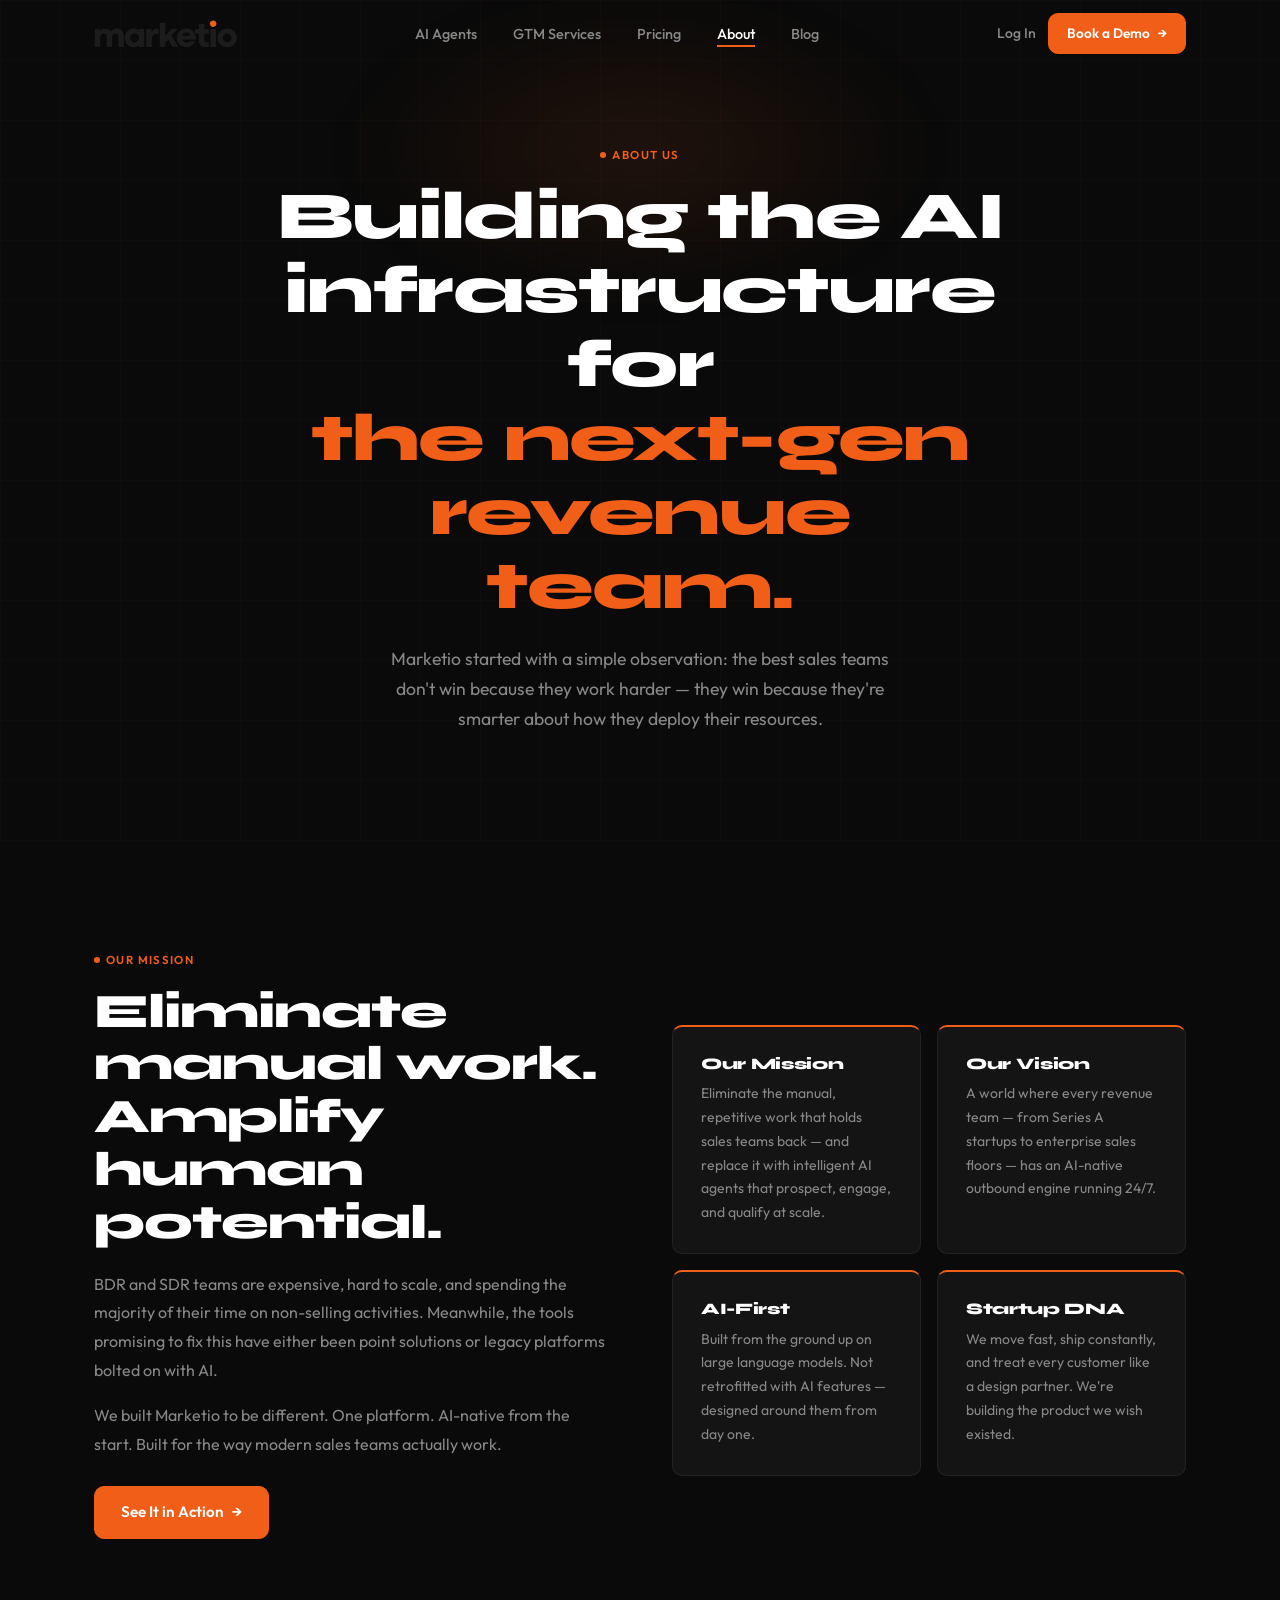
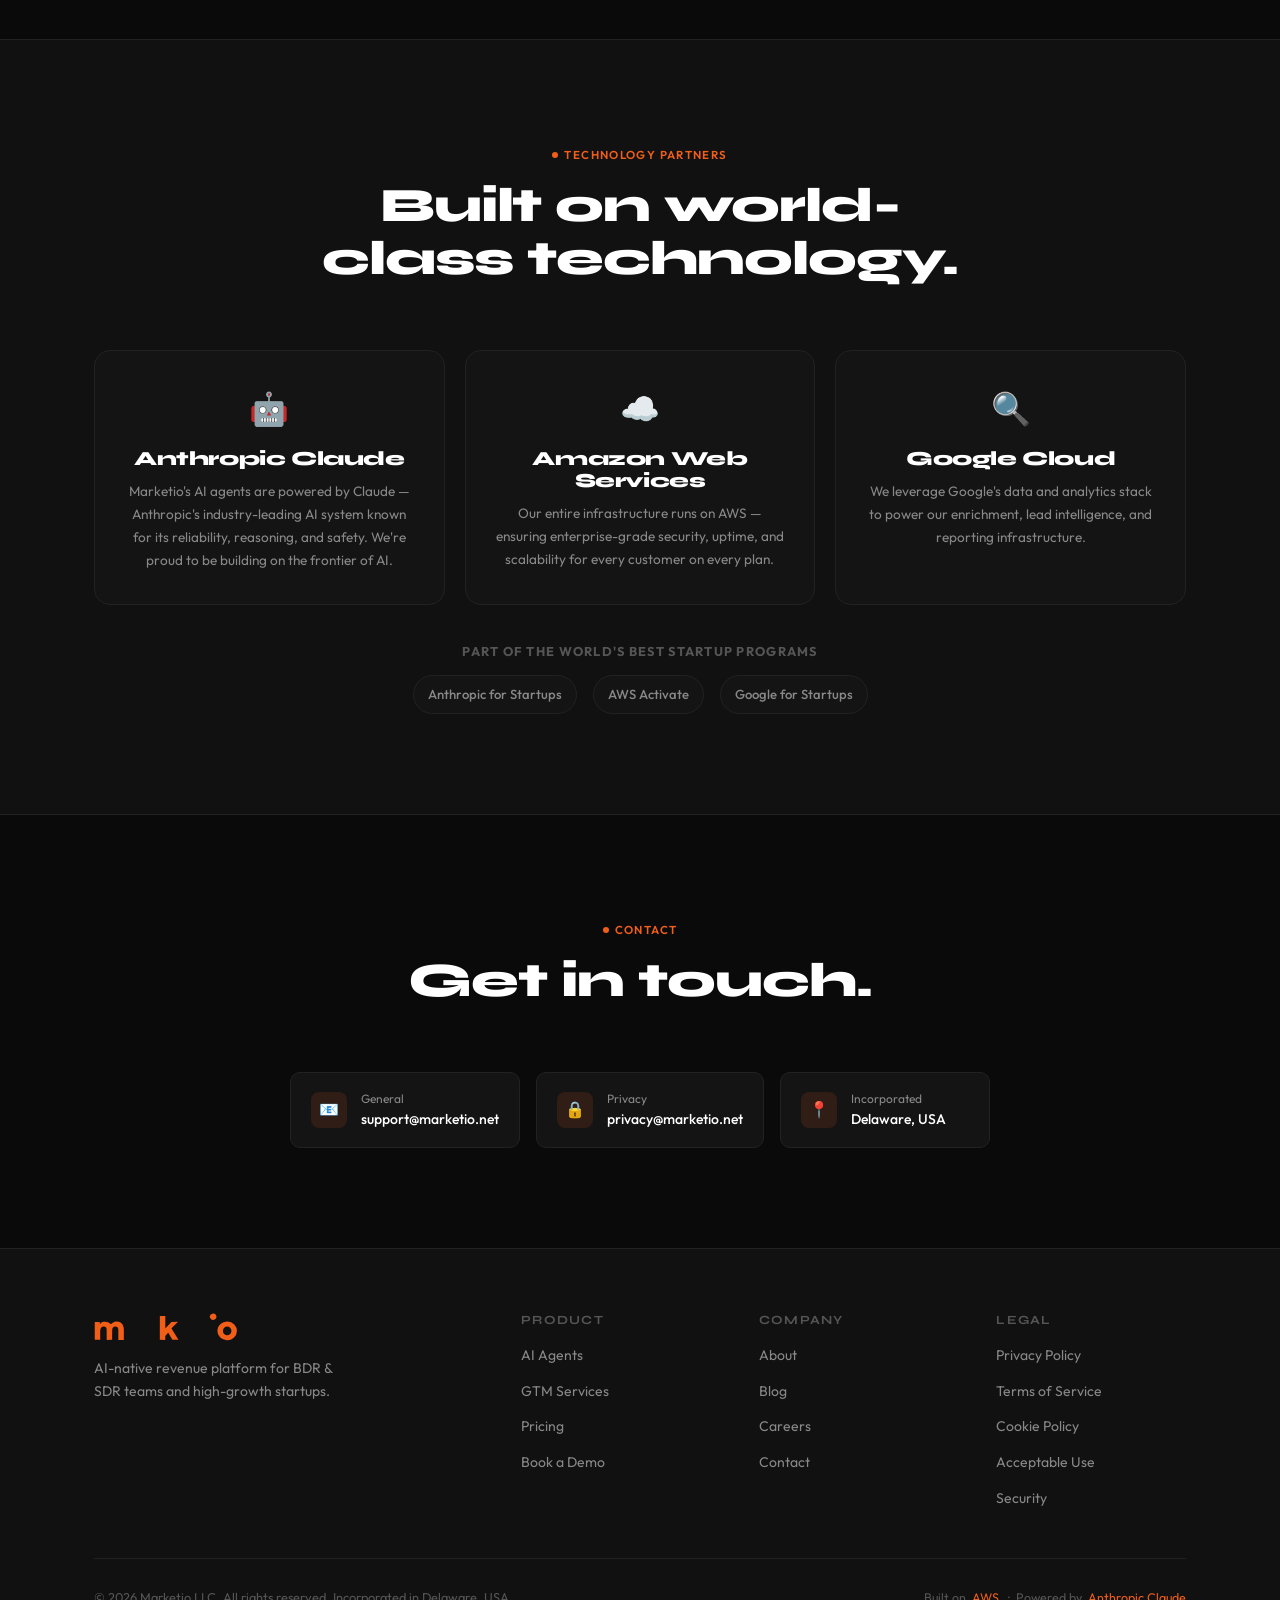
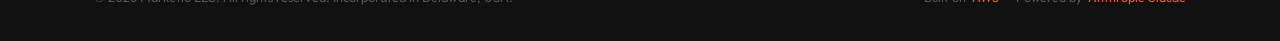
==== about/index.html @ a636a8da "Fresh start — Marketio website" ====
<!DOCTYPE html>
<html lang="en">
<head>
  <meta charset="UTF-8">
  <meta name="viewport" content="width=device-width, initial-scale=1.0">
  <title>About Marketio — AI-Native Revenue Platform</title>
  <meta name="description" content="Marketio LLC is a Delaware-incorporated AI startup building the next generation of revenue automation. Powered by Anthropic Claude, built on AWS.">
  <link rel="canonical" href="https://marketio.net/about/">
  <link rel="preconnect" href="https://fonts.googleapis.com">
  <link rel="preconnect" href="https://fonts.gstatic.com" crossorigin>
  <style>:root{--orange:#f15e18;--bg:#0a0a0a;--white:#fff;--muted:#888;--font-head:'Syne',-apple-system,sans-serif;--font-body:'Outfit',-apple-system,sans-serif}*,*::before,*::after{box-sizing:border-box;margin:0;padding:0}body{font-family:var(--font-body);background:var(--bg);color:#e8e8e8;-webkit-font-smoothing:antialiased;overflow-x:hidden}.nav{position:fixed;top:0;left:0;right:0;z-index:100;height:68px;display:flex;align-items:center;border-bottom:1px solid transparent;transition:background .22s,border-color .22s}.nav-inner{display:flex;align-items:center;justify-content:space-between;width:100%;max-width:1140px;margin:0 auto;padding:0 24px}.btn{display:inline-flex;align-items:center;gap:8px;font-family:var(--font-body);font-size:.95rem;font-weight:600;padding:13px 26px;border-radius:10px;transition:all .22s;cursor:pointer;border:1px solid transparent}.btn-primary{background:var(--orange);color:#fff;border-color:var(--orange)}</style>
  <link rel="stylesheet" href="/assets/css/main.css" media="print" onload="this.media='all'">
  <noscript><link rel="stylesheet" href="/assets/css/main.css"></noscript>
  <link rel="stylesheet" href="https://fonts.googleapis.com/css2?family=Syne:wght@700;800&family=Outfit:wght@400;500;600&display=swap" media="print" onload="this.media='all'">
  <noscript><link rel="stylesheet" href="https://fonts.googleapis.com/css2?family=Syne:wght@700;800&family=Outfit:wght@400;500;600&display=swap"></noscript>
  <meta property="og:title" content="About Marketio">
  <meta property="og:description" content="Marketio LLC is a Delaware-incorporated AI startup building the next generation of revenue automation. Powered by Anthropic Claude, built on AWS.">
  <meta property="og:url" content="https://marketio.net/about/">
  <meta property="og:type" content="website">
  <meta property="og:image" content="https://marketio.net/assets/img/og-image.webp">
  <meta name="twitter:card" content="summary_large_image">
  <link rel="icon" href="/assets/img/favicon.svg" type="image/svg+xml">
</head>
<body>
<nav class="nav" role="navigation" aria-label="Main navigation">
  <div class="nav-inner">
    <a href="/" class="nav-logo" aria-label="Marketio home">
      <svg viewBox="0.00 0.00 513.00 100.00" height="28" width="auto" xmlns="http://www.w3.org/2000/svg"><ellipse ry="11.29" rx="11.69" transform="translate(425.53,13.16) rotate(-16.3)" cy="0.00" cx="0.00" fill="#f15e18"></ellipse><path d="M 276.72 31.80 L 299.21 31.58 A 0.34 0.34 0.0 0 1 299.46 32.16 L 276.90 54.54 A 0.34 0.34 0.0 0 0 276.85 54.96 L 301.61 95.29 A 0.34 0.34 0.0 0 1 301.32 95.81 L 280.18 95.74 A 0.34 0.34 0.0 0 1 279.89 95.57 L 265.23 70.62 A 0.34 0.34 0.0 0 0 264.68 70.56 L 254.61 82.04 A 0.34 0.34 0.0 0 0 254.53 82.27 L 254.57 95.65 A 0.34 0.34 0.0 0 1 254.23 95.99 L 235.40 95.94 A 0.34 0.34 0.0 0 1 235.06 95.60 L 235.21 11.35 A 0.34 0.34 0.0 0 1 235.55 11.01 L 254.38 11.04 A 0.34 0.34 0.0 0 1 254.72 11.38 L 254.72 54.28 A 0.34 0.34 0.0 0 0 255.31 54.51 L 276.47 31.91 A 0.34 0.34 0.0 0 1 276.72 31.80 Z" fill="#1c1c1d"></path><path d="M 394.43 49.46 Q 394.20 59.92 394.49 70.36 C 394.80 81.48 401.19 79.86 409.56 79.59 Q 410.20 79.57 410.20 80.21 L 410.15 95.91 Q 410.15 96.50 409.56 96.52 C 395.33 97.00 381.34 98.07 375.93 83.31 Q 374.49 79.38 374.39 72.05 Q 374.23 60.77 374.23 49.51 Q 374.23 49.01 373.73 49.01 L 361.99 48.91 A 0.94 0.94 0.0 0 1 361.06 47.99 L 360.76 33.62 Q 360.75 32.97 361.40 32.97 L 373.22 32.96 A 1.31 1.30 -90.0 0 0 374.52 31.65 L 374.47 14.51 A 0.80 0.79 -89.6 0 1 375.27 13.71 L 393.48 13.72 A 1.01 1.01 0.0 0 1 394.49 14.73 L 394.51 32.76 A 0.51 0.50 90.0 0 0 395.01 33.27 L 408.99 33.25 A 0.99 0.99 0.0 0 1 409.99 34.24 L 410.01 48.20 A 0.95 0.94 0.3 0 1 409.05 49.14 L 395.01 48.91 A 0.57 0.56 1.0 0 0 394.43 49.46 Z" fill="#1c1c1d"></path><path d="M 315.82 70.01 C 319.38 82.41 333.12 84.74 342.08 76.18 Q 342.48 75.80 343.03 75.80 L 361.21 75.79 A 0.90 0.89 13.1 0 1 362.02 77.08 Q 356.89 87.41 347.81 92.62 C 335.57 99.64 319.07 99.13 308.05 89.73 C 285.47 70.46 296.86 33.48 326.50 30.48 Q 347.59 28.35 358.30 46.18 Q 364.69 56.79 364.30 68.78 Q 364.29 69.31 363.75 69.31 L 316.26 69.43 A 0.46 0.46 0.0 0 0 315.82 70.01 Z M 316.65 56.79 L 342.69 56.47 A 0.11 0.11 0.0 0 0 342.80 56.36 L 342.80 56.25 A 12.24 11.68 -0.7 0 0 330.42 44.72 L 328.64 44.74 A 12.24 11.68 -0.7 0 0 316.54 56.57 L 316.54 56.68 A 0.11 0.11 0.0 0 0 316.65 56.79 Z" fill="#1c1c1d"></path><path d="M 159.29 90.07 Q 158.64 90.47 157.70 91.44 C 153.27 95.96 146.09 98.19 140.12 97.68 C 124.09 96.30 112.31 85.43 110.44 69.61 C 108.64 54.32 115.08 38.76 129.69 32.92 C 140.33 28.67 151.14 29.81 159.72 37.52 A 0.31 0.30 20.7 0 0 160.23 37.29 L 160.14 32.85 Q 160.12 32.20 160.78 32.20 L 178.74 32.24 A 0.75 0.75 0.0 0 1 179.49 32.99 L 179.61 95.47 A 0.59 0.58 90.0 0 1 179.03 96.06 L 161.37 96.11 Q 160.66 96.11 160.67 95.40 L 160.77 90.92 Q 160.81 89.12 159.29 90.07 Z M 136.5240 77.8651 A 16.42 15.64 121.2 0 0 158.4079 71.9219 A 16.42 15.64 121.2 0 0 153.5360 49.7749 A 16.42 15.64 121.2 0 0 131.6521 55.7181 A 16.42 15.64 121.2 0 0 136.5240 77.8651 Z" fill="#1c1c1d"></path><path d="M 510.4787 65.1597 A 34.95 33.51 2.0 0 1 474.3805 97.4296 A 34.95 33.51 2.0 0 1 440.6213 62.7203 A 34.95 33.51 2.0 0 1 476.7195 30.4504 A 34.95 33.51 2.0 0 1 510.4787 65.1597 Z M 474.1234 79.5996 A 15.70 15.27 95.8 0 0 490.9018 65.5231 A 15.70 15.27 95.8 0 0 477.2966 48.3604 A 15.70 15.27 95.8 0 0 460.5182 62.4369 A 15.70 15.27 95.8 0 0 474.1234 79.5996 Z" fill="#1c1c1d"></path><path d="M 21.72 39.31 C 24.69 34.79 28.51 32.44 33.96 31.48 Q 48.83 28.84 59.79 39.13 A 1.18 1.17 -44.4 0 0 61.39 39.14 C 64.70 36.10 68.38 33.54 72.63 32.13 C 86.11 27.66 101.26 33.96 105.00 48.23 Q 106.74 54.88 106.69 62.50 Q 106.59 79.17 106.60 95.61 A 0.63 0.62 -0.4 0 1 105.97 96.24 L 87.54 96.29 A 0.61 0.61 0.0 0 1 86.92 95.68 Q 87.04 77.55 86.78 59.27 C 86.67 51.50 81.04 47.16 73.78 48.59 C 67.92 49.73 65.22 55.60 65.06 61.25 Q 64.60 78.04 64.78 94.94 A 1.03 1.03 0.0 0 1 63.76 95.98 L 46.48 96.02 A 1.19 1.19 0.0 0 1 45.29 94.82 Q 45.41 76.96 45.12 59.47 C 45.03 53.53 42.99 49.56 36.78 48.47 C 24.26 46.29 22.08 58.75 22.14 68.75 Q 22.22 82.04 22.25 95.16 A 0.68 0.68 0.0 0 1 21.56 95.84 L 3.46 95.77 A 0.81 0.81 0.0 0 1 2.66 94.96 L 2.74 32.77 A 0.75 0.74 90.0 0 1 3.48 32.02 L 20.02 32.02 A 0.70 0.70 0.0 0 1 20.72 32.72 L 20.80 39.04 A 0.50 0.50 0.0 0 0 21.72 39.31 Z" fill="#1c1c1d"></path><path d="M 206.23 44.10 C 212.09 32.74 217.30 30.15 229.88 30.81 A 0.76 0.75 -88.8 0 1 230.60 31.57 L 230.69 49.43 A 0.69 0.68 -82.4 0 1 229.82 50.10 C 221.09 47.64 213.01 50.28 208.99 58.49 C 206.90 62.75 207.05 66.42 206.95 71.10 Q 206.68 83.43 207.07 95.29 A 0.84 0.83 -1.0 0 1 206.23 96.15 L 187.14 96.17 Q 186.49 96.17 186.49 95.52 L 186.54 33.32 A 0.88 0.88 0.0 0 1 187.43 32.45 L 204.80 32.55 A 1.02 1.02 0.0 0 1 205.81 33.58 L 205.72 43.97 A 0.27 0.27 0.0 0 0 206.23 44.10 Z" fill="#1c1c1d"></path><rect rx="0.99" height="64.18" width="19.78" y="32.09" x="415.94" fill="#1c1c1d"></rect></svg>
    </a>
    <ul class="nav-links"><li><a href="/ai-agents/">AI Agents</a></li><li><a href="/gtm-services/">GTM Services</a></li><li><a href="/pricing/">Pricing</a></li><li><a href="/about/">About</a></li><li><a href="/blog/">Blog</a></li></ul>
    <div class="nav-ctas"><a href="#" class="nav-login">Log In</a><a href="/demo/" class="btn btn-primary btn-sm btn-arrow">Book a Demo</a></div>
    <button class="nav-toggle" aria-label="Toggle menu"><span></span><span></span><span></span></button>
  </div>
</nav>
<div class="nav-mobile"><a href="/ai-agents/">AI Agents</a><a href="/gtm-services/">GTM Services</a><a href="/pricing/">Pricing</a><a href="/about/">About</a><a href="/blog/">Blog</a><a href="/contact/">Contact</a><a href="/demo/" class="btn btn-primary btn-arrow">Book a Demo</a></div>
<main>
<section class="page-hero"><div class="container">
  <div class="label">About Us</div>
  <h1>Building the AI infrastructure for<br><span style="color:var(--orange)">the next-gen revenue team.</span></h1>
  <p>Marketio started with a simple observation: the best sales teams don't win because they work harder — they win because they're smarter about how they deploy their resources.</p>
</div></section>

<section class="section"><div class="container">
  <div class="about-grid">
    <div class="about-text reveal">
      <div class="label">Our Mission</div>
      <h2>Eliminate manual work. Amplify human potential.</h2>
      <p>BDR and SDR teams are expensive, hard to scale, and spending the majority of their time on non-selling activities. Meanwhile, the tools promising to fix this have either been point solutions or legacy platforms bolted on with AI.</p>
      <p>We built Marketio to be different. One platform. AI-native from the start. Built for the way modern sales teams actually work.</p>
      <a href="/demo/" class="btn btn-primary btn-arrow" style="margin-top:12px">See It in Action</a>
    </div>
    <div class="reveal reveal-delay-1">
      <div class="mission-cards">
        <div class="mission-card"><h4>Our Mission</h4><p>Eliminate the manual, repetitive work that holds sales teams back — and replace it with intelligent AI agents that prospect, engage, and qualify at scale.</p></div>
        <div class="mission-card"><h4>Our Vision</h4><p>A world where every revenue team — from Series A startups to enterprise sales floors — has an AI-native outbound engine running 24/7.</p></div>
        <div class="mission-card"><h4>AI-First</h4><p>Built from the ground up on large language models. Not retrofitted with AI features — designed around them from day one.</p></div>
        <div class="mission-card"><h4>Startup DNA</h4><p>We move fast, ship constantly, and treat every customer like a design partner. We're building the product we wish existed.</p></div>
      </div>
    </div>
  </div>
</div></section>

<section class="section" style="background:var(--surface);border-top:1px solid var(--border);border-bottom:1px solid var(--border)"><div class="container">
  <div class="section-header center text-center reveal"><div class="label">Technology Partners</div><h2>Built on world-class technology.</h2></div>
  <div class="partners-grid reveal">
    <div class="partner-card"><div class="partner-icon">🤖</div><h4>Anthropic Claude</h4><p>Marketio's AI agents are powered by Claude — Anthropic's industry-leading AI system known for its reliability, reasoning, and safety. We're proud to be building on the frontier of AI.</p></div>
    <div class="partner-card"><div class="partner-icon">☁️</div><h4>Amazon Web Services</h4><p>Our entire infrastructure runs on AWS — ensuring enterprise-grade security, uptime, and scalability for every customer on every plan.</p></div>
    <div class="partner-card"><div class="partner-icon">🔍</div><h4>Google Cloud</h4><p>We leverage Google's data and analytics stack to power our enrichment, lead intelligence, and reporting infrastructure.</p></div>
  </div>
  <div style="text-align:center;margin-top:36px" class="reveal">
    <p style="font-size:.8rem;font-weight:700;letter-spacing:.1em;text-transform:uppercase;color:var(--muted-l);margin-bottom:12px">Part of the world's best startup programs</p>
    <div style="display:flex;gap:16px;justify-content:center;flex-wrap:wrap">
      <span class="integration-badge">Anthropic for Startups</span>
      <span class="integration-badge">AWS Activate</span>
      <span class="integration-badge">Google for Startups</span>
    </div>
  </div>
</div></section>

<section class="section"><div class="container">
  <div class="section-header center text-center reveal"><div class="label">Contact</div><h2>Get in touch.</h2></div>
  <div style="display:grid;grid-template-columns:repeat(3,1fr);gap:16px;max-width:700px;margin:0 auto" class="reveal">
    <div class="contact-method"><div class="cm-icon">📧</div><div><div class="cm-label">General</div><div class="cm-value">support@marketio.net</div></div></div>
    <div class="contact-method"><div class="cm-icon">🔒</div><div><div class="cm-label">Privacy</div><div class="cm-value">privacy@marketio.net</div></div></div>
    <div class="contact-method"><div class="cm-icon">📍</div><div><div class="cm-label">Incorporated</div><div class="cm-value">Delaware, USA</div></div></div>
  </div>
</div></section>
</main>
<footer class="footer"><div class="container">
  <div class="footer-grid">
    <div class="footer-brand">
      <svg viewBox="0.00 0.00 513.00 100.00" height="24" width="auto" class="logo" xmlns="http://www.w3.org/2000/svg"><ellipse ry="11.29" rx="11.69" transform="translate(425.53,13.16) rotate(-16.3)" cy="0.00" cx="0.00" fill="#f15e18"></ellipse><path d="M 276.72 31.80 L 299.21 31.58 A 0.34 0.34 0.0 0 1 299.46 32.16 L 276.90 54.54 A 0.34 0.34 0.0 0 0 276.85 54.96 L 301.61 95.29 A 0.34 0.34 0.0 0 1 301.32 95.81 L 280.18 95.74 A 0.34 0.34 0.0 0 1 279.89 95.57 L 265.23 70.62 A 0.34 0.34 0.0 0 0 264.68 70.56 L 254.61 82.04 A 0.34 0.34 0.0 0 0 254.53 82.27 L 254.57 95.65 A 0.34 0.34 0.0 0 1 254.23 95.99 L 235.40 95.94 A 0.34 0.34 0.0 0 1 235.06 95.60 L 235.21 11.35 A 0.34 0.34 0.0 0 1 235.55 11.01 L 254.38 11.04 A 0.34 0.34 0.0 0 1 254.72 11.38 L 254.72 54.28 A 0.34 0.34 0.0 0 0 255.31 54.51 L 276.47 31.91 A 0.34 0.34 0.0 0 1 276.72 31.80 Z" fill="#f15e18"></path><path d="M 510.4787 65.1597 A 34.95 33.51 2.0 0 1 474.3805 97.4296 A 34.95 33.51 2.0 0 1 440.6213 62.7203 A 34.95 33.51 2.0 0 1 476.7195 30.4504 A 34.95 33.51 2.0 0 1 510.4787 65.1597 Z M 474.1234 79.5996 A 15.70 15.27 95.8 0 0 490.9018 65.5231 A 15.70 15.27 95.8 0 0 477.2966 48.3604 A 15.70 15.27 95.8 0 0 460.5182 62.4369 A 15.70 15.27 95.8 0 0 474.1234 79.5996 Z" fill="#f15e18"></path><path d="M 21.72 39.31 C 24.69 34.79 28.51 32.44 33.96 31.48 Q 48.83 28.84 59.79 39.13 A 1.18 1.17 -44.4 0 0 61.39 39.14 C 64.70 36.10 68.38 33.54 72.63 32.13 C 86.11 27.66 101.26 33.96 105.00 48.23 Q 106.74 54.88 106.69 62.50 Q 106.59 79.17 106.60 95.61 A 0.63 0.62 -0.4 0 1 105.97 96.24 L 87.54 96.29 A 0.61 0.61 0.0 0 1 86.92 95.68 Q 87.04 77.55 86.78 59.27 C 86.67 51.50 81.04 47.16 73.78 48.59 C 67.92 49.73 65.22 55.60 65.06 61.25 Q 64.60 78.04 64.78 94.94 A 1.03 1.03 0.0 0 1 63.76 95.98 L 46.48 96.02 A 1.19 1.19 0.0 0 1 45.29 94.82 Q 45.41 76.96 45.12 59.47 C 45.03 53.53 42.99 49.56 36.78 48.47 C 24.26 46.29 22.08 58.75 22.14 68.75 Q 22.22 82.04 22.25 95.16 A 0.68 0.68 0.0 0 1 21.56 95.84 L 3.46 95.77 A 0.81 0.81 0.0 0 1 2.66 94.96 L 2.74 32.77 A 0.75 0.74 90.0 0 1 3.48 32.02 L 20.02 32.02 A 0.70 0.70 0.0 0 1 20.72 32.72 L 20.80 39.04 A 0.50 0.50 0.0 0 0 21.72 39.31 Z" fill="#f15e18"></path></svg>
      <p>AI-native revenue platform for BDR &amp; SDR teams and high-growth startups.</p>
    </div>
    <div class="footer-col"><h5>Product</h5><ul><li><a href="/ai-agents/">AI Agents</a></li><li><a href="/gtm-services/">GTM Services</a></li><li><a href="/pricing/">Pricing</a></li><li><a href="/demo/">Book a Demo</a></li></ul></div>
    <div class="footer-col"><h5>Company</h5><ul><li><a href="/about/">About</a></li><li><a href="/blog/">Blog</a></li><li><a href="/careers/">Careers</a></li><li><a href="/contact/">Contact</a></li></ul></div>
    <div class="footer-col"><h5>Legal</h5><ul><li><a href="/privacy/">Privacy Policy</a></li><li><a href="/terms/">Terms of Service</a></li><li><a href="/cookies/">Cookie Policy</a></li><li><a href="/acceptable-use/">Acceptable Use</a></li><li><a href="/security/">Security</a></li></ul></div>
  </div>
  <div class="footer-bottom">
    <p>&copy; 2026 Marketio LLC. All rights reserved. Incorporated in Delaware, USA.</p>
    <span class="powered">Built on <span>AWS</span> &nbsp;&middot;&nbsp; Powered by <span>Anthropic Claude</span></span>
  </div>
</div></footer>
<script src="/assets/js/main.js" defer></script>
</body></html>
---- assets/css/main.css ----
/* =========================================
   MARKETIO — MAIN STYLESHEET
   Brand: #f15e18 orange / #1c1c1d near-black
   Fonts: Syne (headings) / Outfit (body)
   ========================================= */

/* --- FONT FACES (self-host ready — swap Google Fonts URLs for woff2 paths) --- */
@import url('https://fonts.googleapis.com/css2?family=Syne:wght@700;800&family=Outfit:wght@400;500;600&display=swap');

/* --- CSS VARIABLES --- */
:root {
  --orange:      #f15e18;
  --orange-dim:  rgba(241, 94, 24, 0.12);
  --orange-glow: rgba(241, 94, 24, 0.25);
  --dark:        #1c1c1d;
  --bg:          #0a0a0a;
  --surface:     #111111;
  --card:        #141414;
  --card-hover:  #191919;
  --border:      #222222;
  --border-l:    #2e2e2e;
  --white:       #ffffff;
  --text:        #e8e8e8;
  --muted:       #888888;
  --muted-l:     #555555;
  --font-head:   'Syne', -apple-system, sans-serif;
  --font-body:   'Outfit', -apple-system, sans-serif;
  --radius:      10px;
  --radius-l:    16px;
  --transition:  0.22s ease;
  --max-w:       1140px;
}

/* --- RESET & BASE --- */
*, *::before, *::after { box-sizing: border-box; margin: 0; padding: 0; }

html {
  scroll-behavior: smooth;
  -webkit-text-size-adjust: 100%;
  font-size: 16px;
}

body {
  font-family: var(--font-body);
  background: var(--bg);
  color: var(--text);
  line-height: 1.6;
  -webkit-font-smoothing: antialiased;
  overflow-x: hidden;
}

img, svg { display: block; max-width: 100%; height: auto; }
a { color: inherit; text-decoration: none; }
ul, ol { list-style: none; }
button { cursor: pointer; border: none; background: none; font-family: var(--font-body); }
input, textarea, select { font-family: var(--font-body); }

/* --- TYPOGRAPHY SCALE --- */
h1, h2, h3, h4, h5, h6 {
  font-family: var(--font-head);
  font-weight: 800;
  line-height: 1.1;
  letter-spacing: -0.02em;
  color: var(--white);
}

h1 { font-size: clamp(2.6rem, 5.5vw, 4.2rem); }
h2 { font-size: clamp(2rem, 4vw, 3rem); }
h3 { font-size: clamp(1.3rem, 2.5vw, 1.75rem); }
h4 { font-size: 1.25rem; }
p  { color: var(--text); line-height: 1.7; }

.label {
  display: inline-flex;
  align-items: center;
  gap: 6px;
  font-family: var(--font-body);
  font-size: 0.72rem;
  font-weight: 600;
  letter-spacing: 0.12em;
  text-transform: uppercase;
  color: var(--orange);
  margin-bottom: 1rem;
}

.label::before {
  content: '';
  display: inline-block;
  width: 6px;
  height: 6px;
  border-radius: 50%;
  background: var(--orange);
  flex-shrink: 0;
}

/* --- LAYOUT UTILITIES --- */
.container { width: 100%; max-width: var(--max-w); margin: 0 auto; padding: 0 24px; }
.section { padding: 100px 0; }
.section-sm { padding: 64px 0; }
.text-center { text-align: center; }
.text-muted { color: var(--muted); }
.flex { display: flex; }
.grid { display: grid; }
.hidden { display: none; }

.section-header { max-width: 680px; margin-bottom: 64px; }
.section-header.center { margin: 0 auto 64px; }
.section-header p { font-size: 1.1rem; color: var(--muted); margin-top: 1rem; line-height: 1.7; }

/* --- BUTTONS --- */
.btn {
  display: inline-flex;
  align-items: center;
  gap: 8px;
  font-family: var(--font-body);
  font-size: 0.95rem;
  font-weight: 600;
  padding: 13px 26px;
  border-radius: var(--radius);
  transition: all var(--transition);
  white-space: nowrap;
  cursor: pointer;
  border: 1px solid transparent;
}

.btn-primary {
  background: var(--orange);
  color: var(--white);
  border-color: var(--orange);
}
.btn-primary:hover {
  background: #d9531a;
  border-color: #d9531a;
  transform: translateY(-1px);
  box-shadow: 0 8px 30px rgba(241, 94, 24, 0.35);
}

.btn-secondary {
  background: transparent;
  color: var(--white);
  border-color: var(--border-l);
}
.btn-secondary:hover {
  border-color: var(--orange);
  color: var(--orange);
  transform: translateY(-1px);
}

.btn-ghost {
  background: transparent;
  color: var(--muted);
  padding: 13px 0;
}
.btn-ghost:hover { color: var(--white); }

.btn svg { width: 16px; height: 16px; flex-shrink: 0; }
.btn-lg { padding: 16px 32px; font-size: 1rem; }
.btn-sm { padding: 9px 18px; font-size: 0.85rem; }

/* Arrow icon inside button */
.btn-arrow::after {
  content: '→';
  transition: transform var(--transition);
}
.btn-arrow:hover::after { transform: translateX(4px); }

/* --- NAV --- */
.nav {
  position: fixed;
  top: 0;
  left: 0;
  right: 0;
  z-index: 100;
  height: 68px;
  display: flex;
  align-items: center;
  border-bottom: 1px solid transparent;
  transition: background var(--transition), border-color var(--transition);
}

.nav.scrolled {
  background: rgba(10,10,10,0.92);
  border-bottom-color: var(--border);
  backdrop-filter: blur(16px);
  -webkit-backdrop-filter: blur(16px);
}

.nav-inner {
  display: flex;
  align-items: center;
  justify-content: space-between;
  width: 100%;
  max-width: var(--max-w);
  margin: 0 auto;
  padding: 0 24px;
}

.nav-logo {
  display: flex;
  align-items: center;
  height: 32px;
}

.nav-logo svg { height: 28px; width: auto; }

.nav-links {
  display: flex;
  align-items: center;
  gap: 36px;
}

.nav-links a {
  font-size: 0.9rem;
  font-weight: 500;
  color: var(--muted);
  transition: color var(--transition);
  position: relative;
}

.nav-links a:hover,
.nav-links a.active { color: var(--white); }

.nav-links a::after {
  content: '';
  position: absolute;
  bottom: -4px;
  left: 0;
  width: 0;
  height: 1.5px;
  background: var(--orange);
  transition: width var(--transition);
}
.nav-links a:hover::after,
.nav-links a.active::after { width: 100%; }

.nav-ctas { display: flex; align-items: center; gap: 12px; }

.nav-login {
  font-size: 0.875rem;
  font-weight: 500;
  color: var(--muted);
  transition: color var(--transition);
}
.nav-login:hover { color: var(--white); }

/* Mobile nav */
.nav-toggle {
  display: none;
  flex-direction: column;
  gap: 5px;
  padding: 6px;
  cursor: pointer;
}
.nav-toggle span {
  display: block;
  width: 22px;
  height: 1.5px;
  background: var(--white);
  transition: all var(--transition);
}
.nav-toggle.open span:nth-child(1) { transform: translateY(6.5px) rotate(45deg); }
.nav-toggle.open span:nth-child(2) { opacity: 0; }
.nav-toggle.open span:nth-child(3) { transform: translateY(-6.5px) rotate(-45deg); }

.nav-mobile {
  display: none;
  position: fixed;
  top: 68px;
  left: 0;
  right: 0;
  background: rgba(10,10,10,0.98);
  border-bottom: 1px solid var(--border);
  padding: 20px 24px 28px;
  z-index: 99;
  backdrop-filter: blur(20px);
  -webkit-backdrop-filter: blur(20px);
}

.nav-mobile.open { display: block; }

.nav-mobile a {
  display: block;
  padding: 13px 0;
  font-size: 1.05rem;
  font-weight: 500;
  color: var(--muted);
  border-bottom: 1px solid var(--border);
  transition: color var(--transition);
}
.nav-mobile a:hover { color: var(--white); }
.nav-mobile .btn { margin-top: 20px; width: 100%; justify-content: center; }

/* --- HERO --- */
.hero {
  position: relative;
  min-height: 100vh;
  display: flex;
  align-items: center;
  padding-top: 68px;
  overflow: hidden;
}

/* Grid pattern */
.hero::before {
  content: '';
  position: absolute;
  inset: 0;
  background-image:
    linear-gradient(rgba(241,94,24,0.03) 1px, transparent 1px),
    linear-gradient(90deg, rgba(241,94,24,0.03) 1px, transparent 1px);
  background-size: 60px 60px;
  pointer-events: none;
}

/* Orange glow blob */
.hero::after {
  content: '';
  position: absolute;
  top: 15%;
  left: 50%;
  transform: translateX(-50%);
  width: 700px;
  height: 400px;
  background: radial-gradient(ellipse, rgba(241,94,24,0.12) 0%, transparent 70%);
  pointer-events: none;
  filter: blur(40px);
}

.hero-inner {
  position: relative;
  z-index: 2;
  width: 100%;
  max-width: var(--max-w);
  margin: 0 auto;
  padding: 80px 24px 100px;
  text-align: center;
}

.hero-badge {
  display: inline-flex;
  align-items: center;
  gap: 8px;
  padding: 6px 14px;
  border: 1px solid var(--border-l);
  border-radius: 100px;
  font-size: 0.8rem;
  font-weight: 500;
  color: var(--muted);
  margin-bottom: 32px;
  background: rgba(255,255,255,0.03);
}
.hero-badge span.dot {
  width: 6px;
  height: 6px;
  border-radius: 50%;
  background: var(--orange);
  animation: pulse-dot 2s ease infinite;
}

@keyframes pulse-dot {
  0%, 100% { opacity: 1; transform: scale(1); }
  50% { opacity: 0.5; transform: scale(0.7); }
}

.hero h1 { max-width: 820px; margin: 0 auto 24px; }

.hero h1 .accent {
  color: var(--orange);
  position: relative;
}

.hero-sub {
  font-size: clamp(1rem, 1.8vw, 1.2rem);
  color: var(--muted);
  max-width: 560px;
  margin: 0 auto 40px;
  line-height: 1.7;
}

.hero-ctas {
  display: flex;
  align-items: center;
  justify-content: center;
  gap: 16px;
  flex-wrap: wrap;
  margin-bottom: 64px;
}

/* Trust bar */
.trust-bar {
  display: flex;
  align-items: center;
  justify-content: center;
  gap: 28px;
  flex-wrap: wrap;
  padding-top: 28px;
  border-top: 1px solid var(--border);
}

.trust-bar span {
  font-size: 0.78rem;
  font-weight: 500;
  color: var(--muted-l);
  letter-spacing: 0.05em;
  text-transform: uppercase;
}

/* Agent activity widget */
.hero-widget {
  margin: 0 auto;
  max-width: 640px;
  background: var(--card);
  border: 1px solid var(--border);
  border-radius: var(--radius-l);
  overflow: hidden;
  box-shadow: 0 24px 80px rgba(0,0,0,0.6), 0 0 0 1px rgba(241,94,24,0.08);
}

.widget-header {
  display: flex;
  align-items: center;
  gap: 10px;
  padding: 14px 18px;
  background: var(--surface);
  border-bottom: 1px solid var(--border);
}

.widget-header .dot-row {
  display: flex;
  gap: 6px;
}
.widget-header .dot-row span {
  width: 10px;
  height: 10px;
  border-radius: 50%;
  background: var(--border-l);
}
.widget-header .title {
  font-size: 0.78rem;
  font-weight: 600;
  color: var(--muted);
  margin-left: 6px;
}
.widget-header .status {
  margin-left: auto;
  display: flex;
  align-items: center;
  gap: 6px;
  font-size: 0.75rem;
  color: #22c55e;
}
.widget-header .status::before {
  content: '';
  width: 6px; height: 6px;
  border-radius: 50%;
  background: #22c55e;
  animation: pulse-dot 1.8s ease infinite;
}

.widget-body { padding: 16px; }

.widget-stat-row {
  display: grid;
  grid-template-columns: repeat(3, 1fr);
  gap: 10px;
  margin-bottom: 16px;
}

.widget-stat {
  background: var(--surface);
  border: 1px solid var(--border);
  border-radius: var(--radius);
  padding: 12px 14px;
  text-align: center;
}

.widget-stat .num {
  font-family: var(--font-head);
  font-size: 1.4rem;
  font-weight: 800;
  color: var(--orange);
}
.widget-stat .lbl {
  font-size: 0.7rem;
  color: var(--muted);
  margin-top: 2px;
}

.widget-feed { display: flex; flex-direction: column; gap: 8px; }

.feed-item {
  display: flex;
  align-items: center;
  gap: 10px;
  padding: 10px 12px;
  background: var(--surface);
  border: 1px solid var(--border);
  border-radius: var(--radius);
  border-left: 2px solid var(--orange);
  opacity: 0;
  transform: translateX(-8px);
  animation: slide-in 0.4s ease forwards;
}

.feed-item:nth-child(1) { animation-delay: 0.1s; }
.feed-item:nth-child(2) { animation-delay: 0.7s; }
.feed-item:nth-child(3) { animation-delay: 1.3s; }
.feed-item:nth-child(4) { animation-delay: 1.9s; }
.feed-item:nth-child(5) { animation-delay: 2.5s; }

@keyframes slide-in {
  to { opacity: 1; transform: translateX(0); }
}

.feed-item .fi-icon {
  width: 28px;
  height: 28px;
  border-radius: 50%;
  background: var(--orange-dim);
  display: flex;
  align-items: center;
  justify-content: center;
  font-size: 0.75rem;
  flex-shrink: 0;
  color: var(--orange);
  font-weight: 700;
}
.feed-item .fi-text { flex: 1; }
.feed-item .fi-name { font-size: 0.82rem; font-weight: 600; color: var(--white); }
.feed-item .fi-role { font-size: 0.72rem; color: var(--muted); }
.feed-item .fi-tag {
  font-size: 0.7rem;
  font-weight: 600;
  padding: 3px 8px;
  border-radius: 100px;
  background: rgba(34,197,94,0.1);
  color: #22c55e;
  white-space: nowrap;
}
.feed-item .fi-tag.pending {
  background: rgba(251,191,36,0.1);
  color: #fbbf24;
}
.feed-item .fi-tag.sent {
  background: var(--orange-dim);
  color: var(--orange);
}

/* --- PROBLEM SECTION --- */
.problem-section { background: var(--surface); border-top: 1px solid var(--border); border-bottom: 1px solid var(--border); }

.stats-grid {
  display: grid;
  grid-template-columns: repeat(3, 1fr);
  gap: 1px;
  background: var(--border);
  border: 1px solid var(--border);
  border-radius: var(--radius-l);
  overflow: hidden;
  margin-top: 48px;
}

.stat-block {
  background: var(--card);
  padding: 40px 32px;
  text-align: center;
}

.stat-block .big-num {
  font-family: var(--font-head);
  font-size: clamp(2.5rem, 5vw, 3.5rem);
  font-weight: 800;
  color: var(--orange);
  line-height: 1;
  margin-bottom: 10px;
}

.stat-block p { font-size: 0.95rem; color: var(--muted); }

/* --- PRODUCTS SECTION --- */
.products-grid {
  display: grid;
  grid-template-columns: 1fr 1fr;
  gap: 20px;
  margin-top: 16px;
}

.product-card {
  background: var(--card);
  border: 1px solid var(--border);
  border-radius: var(--radius-l);
  padding: 40px;
  transition: border-color var(--transition), transform var(--transition), box-shadow var(--transition);
  position: relative;
  overflow: hidden;
}

.product-card::before {
  content: '';
  position: absolute;
  top: 0; left: 0; right: 0;
  height: 3px;
  background: var(--orange);
  transform: scaleX(0);
  transform-origin: left;
  transition: transform 0.35s ease;
}

.product-card:hover { border-color: var(--border-l); transform: translateY(-4px); box-shadow: 0 20px 60px rgba(0,0,0,0.4); }
.product-card:hover::before { transform: scaleX(1); }

.product-card.flagship { border-color: rgba(241,94,24,0.25); }
.product-card.flagship::before { transform: scaleX(1); }

.card-icon {
  width: 48px;
  height: 48px;
  border-radius: var(--radius);
  background: var(--orange-dim);
  display: flex;
  align-items: center;
  justify-content: center;
  margin-bottom: 24px;
  font-size: 1.3rem;
}

.card-tag {
  display: inline-block;
  font-size: 0.68rem;
  font-weight: 700;
  letter-spacing: 0.1em;
  text-transform: uppercase;
  color: var(--orange);
  background: var(--orange-dim);
  padding: 3px 10px;
  border-radius: 100px;
  margin-bottom: 12px;
}

.product-card h3 { margin-bottom: 14px; font-size: 1.5rem; }
.product-card p { color: var(--muted); margin-bottom: 28px; font-size: 0.95rem; }

.feature-list { display: flex; flex-direction: column; gap: 10px; margin-bottom: 36px; }

.feature-list li {
  display: flex;
  align-items: flex-start;
  gap: 10px;
  font-size: 0.875rem;
  color: var(--text);
}

.feature-list li::before {
  content: '';
  display: block;
  width: 14px;
  height: 14px;
  border-radius: 50%;
  background: var(--orange-dim);
  border: 1px solid var(--orange);
  flex-shrink: 0;
  margin-top: 2px;
  position: relative;
}

.feature-list li::before {
  background-image: url("data:image/svg+xml,%3Csvg viewBox='0 0 14 14' fill='none' xmlns='http://www.w3.org/2000/svg'%3E%3Cpath d='M3 7l2.5 2.5L11 4.5' stroke='%23f15e18' stroke-width='1.5' stroke-linecap='round' stroke-linejoin='round'/%3E%3C/svg%3E");
  background-size: contain;
  background-repeat: no-repeat;
  background-position: center;
  background-color: var(--orange-dim);
}

/* --- HOW IT WORKS --- */
.steps-grid {
  display: grid;
  grid-template-columns: repeat(4, 1fr);
  gap: 1px;
  background: var(--border);
  border: 1px solid var(--border);
  border-radius: var(--radius-l);
  overflow: hidden;
  margin-top: 16px;
}

.step-block {
  background: var(--card);
  padding: 36px 28px;
  transition: background var(--transition);
}

.step-block:hover { background: var(--card-hover); }

.step-num {
  font-family: var(--font-head);
  font-size: 2.5rem;
  font-weight: 800;
  color: var(--border-l);
  line-height: 1;
  margin-bottom: 16px;
  transition: color var(--transition);
}

.step-block:hover .step-num { color: var(--orange); }

.step-block h4 { font-size: 1rem; margin-bottom: 10px; }
.step-block p { font-size: 0.875rem; color: var(--muted); line-height: 1.6; }

/* --- TECH STACK --- */
.tech-section { background: var(--surface); border-top: 1px solid var(--border); border-bottom: 1px solid var(--border); }

.tech-logos {
  display: flex;
  align-items: center;
  justify-content: center;
  gap: 48px;
  flex-wrap: wrap;
  margin-top: 40px;
}

.tech-logo {
  display: flex;
  align-items: center;
  gap: 10px;
  font-size: 0.875rem;
  font-weight: 600;
  color: var(--muted-l);
  transition: color var(--transition);
}

.tech-logo:hover { color: var(--muted); }

.tech-logo .tl-icon {
  width: 32px;
  height: 32px;
  border-radius: 8px;
  background: var(--card);
  border: 1px solid var(--border);
  display: flex;
  align-items: center;
  justify-content: center;
  font-size: 1rem;
}

/* --- TESTIMONIALS --- */
.testimonials-grid {
  display: grid;
  grid-template-columns: repeat(3, 1fr);
  gap: 20px;
  margin-top: 16px;
}

.testimonial-card {
  background: var(--card);
  border: 1px solid var(--border);
  border-radius: var(--radius-l);
  padding: 32px;
  transition: border-color var(--transition);
}

.testimonial-card:hover { border-color: var(--border-l); }

.t-quote {
  font-size: 0.95rem;
  line-height: 1.7;
  color: var(--text);
  margin-bottom: 24px;
  position: relative;
}

.t-quote::before {
  content: '"';
  font-family: var(--font-head);
  font-size: 3rem;
  color: var(--orange);
  line-height: 0.8;
  display: block;
  margin-bottom: 12px;
}

.t-author {
  display: flex;
  align-items: center;
  gap: 12px;
}

.t-avatar {
  width: 38px;
  height: 38px;
  border-radius: 50%;
  background: var(--orange-dim);
  border: 1px solid var(--orange);
  display: flex;
  align-items: center;
  justify-content: center;
  font-family: var(--font-head);
  font-size: 0.9rem;
  font-weight: 700;
  color: var(--orange);
  flex-shrink: 0;
}

.t-author-info .name { font-size: 0.875rem; font-weight: 600; color: var(--white); }
.t-author-info .role { font-size: 0.78rem; color: var(--muted); }

/* --- CTA BANNER --- */
.cta-banner {
  background: var(--orange);
  position: relative;
  overflow: hidden;
  text-align: center;
}

.cta-banner::before {
  content: '';
  position: absolute;
  inset: 0;
  background: radial-gradient(ellipse at 50% 0%, rgba(255,255,255,0.15) 0%, transparent 60%);
}

.cta-banner .container { position: relative; z-index: 1; padding-top: 72px; padding-bottom: 72px; }
.cta-banner h2 { color: var(--white); }
.cta-banner p { color: rgba(255,255,255,0.8); font-size: 1.1rem; margin: 16px auto 36px; max-width: 480px; }
.btn-cta-white { background: var(--white); color: var(--orange); border-color: var(--white); }
.btn-cta-white:hover { background: rgba(255,255,255,0.9); transform: translateY(-1px); box-shadow: 0 8px 30px rgba(0,0,0,0.2); }

/* --- FOOTER --- */
.footer {
  background: var(--surface);
  border-top: 1px solid var(--border);
  padding: 64px 0 32px;
}

.footer-grid {
  display: grid;
  grid-template-columns: 2fr 1fr 1fr 1fr;
  gap: 48px;
  margin-bottom: 48px;
}

.footer-brand .logo { height: 28px; width: auto; margin-bottom: 16px; }
.footer-brand p { font-size: 0.875rem; color: var(--muted); line-height: 1.7; max-width: 260px; }

.footer-col h5 {
  font-size: 0.78rem;
  font-weight: 700;
  letter-spacing: 0.1em;
  text-transform: uppercase;
  color: var(--muted-l);
  margin-bottom: 16px;
}

.footer-col ul { display: flex; flex-direction: column; gap: 10px; }
.footer-col a { font-size: 0.875rem; color: var(--muted); transition: color var(--transition); }
.footer-col a:hover { color: var(--white); }

.footer-bottom {
  display: flex;
  align-items: center;
  justify-content: space-between;
  padding-top: 28px;
  border-top: 1px solid var(--border);
  flex-wrap: wrap;
  gap: 12px;
}

.footer-bottom p { font-size: 0.8rem; color: var(--muted-l); }
.footer-bottom .powered {
  font-size: 0.78rem;
  color: var(--muted-l);
  display: flex;
  align-items: center;
  gap: 6px;
}
.footer-bottom .powered span { color: var(--orange); }

/* --- INTERIOR PAGES HERO (non-home) --- */
.page-hero {
  padding: 140px 0 80px;
  text-align: center;
  position: relative;
  overflow: hidden;
}

.page-hero::before {
  content: '';
  position: absolute;
  inset: 0;
  background-image:
    linear-gradient(rgba(241,94,24,0.025) 1px, transparent 1px),
    linear-gradient(90deg, rgba(241,94,24,0.025) 1px, transparent 1px);
  background-size: 60px 60px;
}

.page-hero::after {
  content: '';
  position: absolute;
  top: 0; left: 50%;
  transform: translateX(-50%);
  width: 600px; height: 300px;
  background: radial-gradient(ellipse, rgba(241,94,24,0.10) 0%, transparent 70%);
  filter: blur(30px);
}

.page-hero .container { position: relative; z-index: 2; }
.page-hero h1 { max-width: 740px; margin: 0 auto 20px; }
.page-hero p { font-size: 1.1rem; color: var(--muted); max-width: 520px; margin: 0 auto 32px; }

/* --- PRICING PAGE --- */
.pricing-anchor {
  background: var(--orange-dim);
  border: 1px solid rgba(241,94,24,0.3);
  border-radius: var(--radius-l);
  padding: 28px 36px;
  display: flex;
  align-items: center;
  justify-content: space-between;
  gap: 24px;
  margin-bottom: 48px;
  flex-wrap: wrap;
}

.pricing-anchor .pa-left h3 { font-size: 1.6rem; margin-bottom: 4px; }
.pricing-anchor .pa-left h3 span { color: var(--orange); }
.pricing-anchor .pa-left p { font-size: 0.9rem; color: var(--muted); }

.pricing-grid {
  display: grid;
  grid-template-columns: repeat(4, 1fr);
  gap: 16px;
  margin-top: 16px;
}

.pricing-card {
  background: var(--card);
  border: 1px solid var(--border);
  border-radius: var(--radius-l);
  padding: 32px 28px;
  display: flex;
  flex-direction: column;
  transition: border-color var(--transition), transform var(--transition);
}

.pricing-card.popular {
  border-color: var(--orange);
  position: relative;
}

.popular-badge {
  position: absolute;
  top: -1px;
  left: 50%;
  transform: translateX(-50%);
  background: var(--orange);
  color: var(--white);
  font-size: 0.7rem;
  font-weight: 700;
  letter-spacing: 0.08em;
  text-transform: uppercase;
  padding: 4px 14px;
  border-radius: 0 0 8px 8px;
}

.pricing-card:hover { border-color: var(--border-l); transform: translateY(-3px); }
.pricing-card.popular:hover { border-color: var(--orange); }

.pc-tier { font-size: 0.72rem; font-weight: 700; letter-spacing: 0.1em; text-transform: uppercase; color: var(--muted); margin-bottom: 8px; }
.pc-name { font-family: var(--font-head); font-size: 1.3rem; font-weight: 800; color: var(--white); margin-bottom: 6px; }
.pc-price { font-family: var(--font-head); font-size: 2rem; font-weight: 800; color: var(--orange); line-height: 1; margin-bottom: 4px; }
.pc-price sub { font-size: 1rem; vertical-align: baseline; }
.pc-unit { font-size: 0.78rem; color: var(--muted); margin-bottom: 20px; }
.pc-desc { font-size: 0.85rem; color: var(--muted); margin-bottom: 24px; line-height: 1.6; border-bottom: 1px solid var(--border); padding-bottom: 24px; }
.pc-features { flex: 1; display: flex; flex-direction: column; gap: 10px; margin-bottom: 28px; }
.pc-features li { font-size: 0.82rem; color: var(--text); display: flex; gap: 8px; align-items: flex-start; }
.pc-features li::before {
  content: '';
  width: 14px; height: 14px;
  flex-shrink: 0;
  margin-top: 1px;
  background-image: url("data:image/svg+xml,%3Csvg viewBox='0 0 14 14' fill='none' xmlns='http://www.w3.org/2000/svg'%3E%3Cpath d='M3 7l2.5 2.5L11 4.5' stroke='%23f15e18' stroke-width='1.5' stroke-linecap='round' stroke-linejoin='round'/%3E%3C/svg%3E");
  background-size: contain; background-repeat: no-repeat; background-position: center;
}
.pc-cta { margin-top: auto; }
.pc-cta .btn { width: 100%; justify-content: center; }

.pricing-faq { margin-top: 72px; }
.pricing-faq h2 { margin-bottom: 36px; }

.faq-grid { display: grid; grid-template-columns: 1fr 1fr; gap: 20px; }

.faq-item {
  background: var(--card);
  border: 1px solid var(--border);
  border-radius: var(--radius);
  padding: 24px 28px;
  cursor: pointer;
  transition: border-color var(--transition);
}
.faq-item:hover { border-color: var(--border-l); }
.faq-item .q {
  font-weight: 600;
  font-size: 0.95rem;
  color: var(--white);
  display: flex;
  justify-content: space-between;
  align-items: center;
  gap: 16px;
}
.faq-item .q::after {
  content: '+';
  font-size: 1.2rem;
  color: var(--orange);
  flex-shrink: 0;
  transition: transform var(--transition);
}
.faq-item.open .q::after { transform: rotate(45deg); }
.faq-item .a {
  font-size: 0.875rem;
  color: var(--muted);
  line-height: 1.7;
  margin-top: 12px;
  display: none;
}
.faq-item.open .a { display: block; }

/* --- LEGAL PAGES --- */
.legal-content {
  max-width: 760px;
  margin: 0 auto;
  padding: 80px 24px 100px;
}

.legal-content h1 { font-size: clamp(1.8rem, 3vw, 2.4rem); margin-bottom: 8px; }
.legal-meta { font-size: 0.85rem; color: var(--muted); margin-bottom: 48px; padding-bottom: 28px; border-bottom: 1px solid var(--border); }
.legal-content h2 { font-size: 1.25rem; margin: 40px 0 14px; }
.legal-content h3 { font-size: 1rem; color: var(--muted); margin: 24px 0 10px; font-weight: 700; }
.legal-content p { font-size: 0.925rem; color: var(--muted); margin-bottom: 14px; line-height: 1.8; }
.legal-content ul { margin: 12px 0 14px 0; display: flex; flex-direction: column; gap: 8px; }
.legal-content ul li { font-size: 0.925rem; color: var(--muted); padding-left: 18px; position: relative; line-height: 1.7; }
.legal-content ul li::before { content: '—'; position: absolute; left: 0; color: var(--orange); }
.legal-content a { color: var(--orange); }
.legal-content a:hover { text-decoration: underline; }
.legal-toc {
  background: var(--card);
  border: 1px solid var(--border);
  border-left: 3px solid var(--orange);
  border-radius: var(--radius);
  padding: 20px 24px;
  margin-bottom: 36px;
}
.legal-toc p { font-size: 0.78rem; font-weight: 700; text-transform: uppercase; letter-spacing: 0.08em; color: var(--muted-l); margin-bottom: 10px; }
.legal-toc ul { gap: 6px; }
.legal-toc li { padding-left: 0; }
.legal-toc li::before { display: none; }
.legal-toc a { font-size: 0.875rem; color: var(--muted); }
.legal-toc a:hover { color: var(--orange); text-decoration: none; }

/* --- CONTACT PAGE --- */
.contact-grid {
  display: grid;
  grid-template-columns: 1fr 1fr;
  gap: 64px;
  align-items: start;
}

.contact-info h2 { margin-bottom: 16px; font-size: 2rem; }
.contact-info p { color: var(--muted); margin-bottom: 36px; }

.contact-methods { display: flex; flex-direction: column; gap: 16px; }
.contact-method {
  display: flex;
  align-items: center;
  gap: 14px;
  padding: 16px 20px;
  background: var(--card);
  border: 1px solid var(--border);
  border-radius: var(--radius);
  transition: border-color var(--transition);
}
.contact-method:hover { border-color: var(--border-l); }
.contact-method .cm-icon {
  width: 36px; height: 36px;
  background: var(--orange-dim);
  border-radius: 8px;
  display: flex; align-items: center; justify-content: center;
  font-size: 1rem;
  flex-shrink: 0;
}
.contact-method .cm-label { font-size: 0.75rem; color: var(--muted); }
.contact-method .cm-value { font-size: 0.875rem; color: var(--white); font-weight: 500; }

.contact-form { display: flex; flex-direction: column; gap: 16px; }

.form-group { display: flex; flex-direction: column; gap: 6px; }
.form-group label { font-size: 0.8rem; font-weight: 600; color: var(--muted); text-transform: uppercase; letter-spacing: 0.06em; }
.form-group input,
.form-group textarea,
.form-group select {
  background: var(--card);
  border: 1px solid var(--border);
  border-radius: var(--radius);
  padding: 13px 16px;
  color: var(--white);
  font-size: 0.9rem;
  transition: border-color var(--transition);
  outline: none;
  -webkit-appearance: none;
}
.form-group input:focus,
.form-group textarea:focus,
.form-group select:focus { border-color: var(--orange); }
.form-group input::placeholder,
.form-group textarea::placeholder { color: var(--muted-l); }
.form-group textarea { min-height: 120px; resize: vertical; }
.form-group select { background-image: url("data:image/svg+xml,%3Csvg viewBox='0 0 16 16' fill='none' xmlns='http://www.w3.org/2000/svg'%3E%3Cpath d='M4 6l4 4 4-4' stroke='%23888' stroke-width='1.5' stroke-linecap='round' stroke-linejoin='round'/%3E%3C/svg%3E"); background-repeat: no-repeat; background-position: right 12px center; background-size: 16px; padding-right: 40px; }
.form-group select option { background: var(--card); color: var(--white); }
.form-row { display: grid; grid-template-columns: 1fr 1fr; gap: 16px; }

/* --- ABOUT PAGE --- */
.about-grid {
  display: grid;
  grid-template-columns: 1fr 1fr;
  gap: 64px;
  align-items: center;
}

.about-text h2 { margin-bottom: 20px; }
.about-text p { color: var(--muted); margin-bottom: 16px; line-height: 1.8; }

.mission-cards { display: grid; grid-template-columns: 1fr 1fr; gap: 16px; margin-top: 16px; }
.mission-card {
  background: var(--card);
  border: 1px solid var(--border);
  border-radius: var(--radius);
  padding: 28px;
  border-top: 2px solid var(--orange);
}
.mission-card h4 { margin-bottom: 10px; font-size: 1rem; }
.mission-card p { font-size: 0.875rem; color: var(--muted); line-height: 1.7; }

.partners-grid {
  display: grid;
  grid-template-columns: repeat(3, 1fr);
  gap: 20px;
  margin-top: 16px;
}

.partner-card {
  background: var(--card);
  border: 1px solid var(--border);
  border-radius: var(--radius-l);
  padding: 32px 28px;
  text-align: center;
  transition: border-color var(--transition);
}
.partner-card:hover { border-color: rgba(241,94,24,0.3); }
.partner-card .partner-icon { font-size: 2rem; margin-bottom: 14px; }
.partner-card h4 { margin-bottom: 10px; }
.partner-card p { font-size: 0.85rem; color: var(--muted); line-height: 1.7; }

/* --- DEMO PAGE --- */
.demo-grid {
  display: grid;
  grid-template-columns: 1fr 1fr;
  gap: 64px;
  align-items: start;
}

.demo-info h2 { margin-bottom: 16px; }
.demo-info p { color: var(--muted); margin-bottom: 28px; }

.demo-points { display: flex; flex-direction: column; gap: 14px; margin-bottom: 36px; }
.demo-point {
  display: flex;
  gap: 14px;
  align-items: flex-start;
  padding: 16px 20px;
  background: var(--card);
  border: 1px solid var(--border);
  border-radius: var(--radius);
}
.demo-point .dp-num {
  font-family: var(--font-head);
  font-size: 1.3rem;
  font-weight: 800;
  color: var(--orange);
  flex-shrink: 0;
  line-height: 1;
}
.demo-point .dp-text strong { display: block; font-size: 0.9rem; color: var(--white); margin-bottom: 3px; }
.demo-point .dp-text span { font-size: 0.82rem; color: var(--muted); }

.demo-embed {
  background: var(--card);
  border: 1px solid var(--border);
  border-radius: var(--radius-l);
  overflow: hidden;
  min-height: 500px;
  display: flex;
  align-items: center;
  justify-content: center;
  flex-direction: column;
  gap: 16px;
  padding: 40px;
  text-align: center;
}

.demo-embed p { color: var(--muted); font-size: 0.9rem; }

/* --- BLOG / CAREERS PLACEHOLDER --- */
.placeholder-section {
  text-align: center;
  padding: 100px 0;
}
.placeholder-section h2 { margin-bottom: 16px; }
.placeholder-section p { color: var(--muted); max-width: 420px; margin: 0 auto 32px; }
.placeholder-icon { font-size: 3rem; margin-bottom: 24px; }

/* --- GTM MODULES --- */
.modules-grid {
  display: grid;
  grid-template-columns: repeat(3, 1fr);
  gap: 16px;
  margin-top: 16px;
}

.module-card {
  background: var(--card);
  border: 1px solid var(--border);
  border-radius: var(--radius);
  padding: 28px;
  transition: border-color var(--transition), transform var(--transition);
}
.module-card:hover { border-color: var(--border-l); transform: translateY(-2px); }
.module-num { font-family: var(--font-head); font-size: 2rem; font-weight: 800; color: var(--orange-dim); color: rgba(241,94,24,0.2); margin-bottom: 14px; }
.module-card h4 { margin-bottom: 10px; }
.module-card p { font-size: 0.875rem; color: var(--muted); line-height: 1.7; }

/* --- AI AGENTS PAGE --- */
.features-grid {
  display: grid;
  grid-template-columns: repeat(3, 1fr);
  gap: 16px;
  margin-top: 16px;
}

.feature-card {
  background: var(--card);
  border: 1px solid var(--border);
  border-radius: var(--radius);
  padding: 28px;
  transition: border-color var(--transition), box-shadow var(--transition);
}
.feature-card:hover { border-color: rgba(241,94,24,0.3); box-shadow: 0 8px 32px rgba(241,94,24,0.05); }
.feature-card .fc-icon { font-size: 1.5rem; margin-bottom: 14px; }
.feature-card h4 { margin-bottom: 10px; }
.feature-card p { font-size: 0.875rem; color: var(--muted); line-height: 1.7; }

.integrations-list {
  display: flex;
  flex-wrap: wrap;
  gap: 10px;
  margin-top: 24px;
}
.integration-badge {
  display: flex;
  align-items: center;
  gap: 8px;
  padding: 8px 14px;
  background: var(--card);
  border: 1px solid var(--border);
  border-radius: 100px;
  font-size: 0.82rem;
  color: var(--muted);
  font-weight: 500;
  transition: border-color var(--transition), color var(--transition);
}
.integration-badge:hover { border-color: var(--orange); color: var(--white); }

/* --- 404 PAGE --- */
.error-page {
  min-height: 100vh;
  display: flex;
  align-items: center;
  justify-content: center;
  text-align: center;
}
.error-page .big { font-family: var(--font-head); font-size: clamp(6rem, 20vw, 12rem); font-weight: 800; color: var(--orange); line-height: 1; opacity: 0.3; }
.error-page h2 { font-size: 1.8rem; margin-bottom: 12px; }
.error-page p { color: var(--muted); margin-bottom: 32px; }

/* --- SCROLL ANIMATIONS --- */
.reveal {
  opacity: 0;
  transform: translateY(24px);
  transition: opacity 0.6s ease, transform 0.6s ease;
}
.reveal.visible { opacity: 1; transform: translateY(0); }
.reveal-delay-1 { transition-delay: 0.1s; }
.reveal-delay-2 { transition-delay: 0.2s; }
.reveal-delay-3 { transition-delay: 0.3s; }
.reveal-delay-4 { transition-delay: 0.4s; }

/* --- SECURITY PAGE --- */
.security-grid {
  display: grid;
  grid-template-columns: 1fr 1fr;
  gap: 20px;
  margin-top: 16px;
}

.security-card {
  background: var(--card);
  border: 1px solid var(--border);
  border-radius: var(--radius);
  padding: 28px;
  border-left: 3px solid var(--orange);
}
.security-card h4 { margin-bottom: 10px; font-size: 1rem; }
.security-card p { font-size: 0.875rem; color: var(--muted); line-height: 1.7; }

/* --- RESPONSIVE --- */
@media (max-width: 1024px) {
  .pricing-grid { grid-template-columns: repeat(2, 1fr); }
  .steps-grid { grid-template-columns: repeat(2, 1fr); }
  .footer-grid { grid-template-columns: 1fr 1fr; gap: 36px; }
}

@media (max-width: 768px) {
  .nav-links, .nav-login, .nav-ctas .btn-secondary { display: none; }
  .nav-toggle { display: flex; }
  h1 { font-size: 2.2rem; }
  h2 { font-size: 1.7rem; }
  .section { padding: 64px 0; }
  .products-grid { grid-template-columns: 1fr; }
  .testimonials-grid { grid-template-columns: 1fr; }
  .stats-grid { grid-template-columns: 1fr; }
  .steps-grid { grid-template-columns: 1fr 1fr; }
  .features-grid { grid-template-columns: 1fr; }
  .modules-grid { grid-template-columns: 1fr; }
  .partners-grid { grid-template-columns: 1fr; }
  .faq-grid { grid-template-columns: 1fr; }
  .about-grid { grid-template-columns: 1fr; }
  .contact-grid { grid-template-columns: 1fr; }
  .demo-grid { grid-template-columns: 1fr; }
  .security-grid { grid-template-columns: 1fr; }
  .pricing-grid { grid-template-columns: 1fr; }
  .pricing-anchor { flex-direction: column; align-items: flex-start; }
  .footer-grid { grid-template-columns: 1fr; gap: 28px; }
  .footer-bottom { flex-direction: column; align-items: flex-start; }
  .form-row { grid-template-columns: 1fr; }
  .hero-ctas { flex-direction: column; align-items: center; }
  .trust-bar { gap: 16px; }
  .mission-cards { grid-template-columns: 1fr; }
  .widget-stat-row { grid-template-columns: repeat(3, 1fr); }
}

@media (max-width: 480px) {
  .container { padding: 0 16px; }
  .steps-grid { grid-template-columns: 1fr; }
  .hero-widget { margin: 0 -4px; }
  .widget-stat-row { grid-template-columns: 1fr 1fr; }
  .tech-logos { gap: 24px; }
}
---- assets/css/main.css ----
/* =========================================
   MARKETIO — MAIN STYLESHEET
   Brand: #f15e18 orange / #1c1c1d near-black
   Fonts: Syne (headings) / Outfit (body)
   ========================================= */

/* --- FONT FACES (self-host ready — swap Google Fonts URLs for woff2 paths) --- */
@import url('https://fonts.googleapis.com/css2?family=Syne:wght@700;800&family=Outfit:wght@400;500;600&display=swap');

/* --- CSS VARIABLES --- */
:root {
  --orange:      #f15e18;
  --orange-dim:  rgba(241, 94, 24, 0.12);
  --orange-glow: rgba(241, 94, 24, 0.25);
  --dark:        #1c1c1d;
  --bg:          #0a0a0a;
  --surface:     #111111;
  --card:        #141414;
  --card-hover:  #191919;
  --border:      #222222;
  --border-l:    #2e2e2e;
  --white:       #ffffff;
  --text:        #e8e8e8;
  --muted:       #888888;
  --muted-l:     #555555;
  --font-head:   'Syne', -apple-system, sans-serif;
  --font-body:   'Outfit', -apple-system, sans-serif;
  --radius:      10px;
  --radius-l:    16px;
  --transition:  0.22s ease;
  --max-w:       1140px;
}

/* --- RESET & BASE --- */
*, *::before, *::after { box-sizing: border-box; margin: 0; padding: 0; }

html {
  scroll-behavior: smooth;
  -webkit-text-size-adjust: 100%;
  font-size: 16px;
}

body {
  font-family: var(--font-body);
  background: var(--bg);
  color: var(--text);
  line-height: 1.6;
  -webkit-font-smoothing: antialiased;
  overflow-x: hidden;
}

img, svg { display: block; max-width: 100%; height: auto; }
a { color: inherit; text-decoration: none; }
ul, ol { list-style: none; }
button { cursor: pointer; border: none; background: none; font-family: var(--font-body); }
input, textarea, select { font-family: var(--font-body); }

/* --- TYPOGRAPHY SCALE --- */
h1, h2, h3, h4, h5, h6 {
  font-family: var(--font-head);
  font-weight: 800;
  line-height: 1.1;
  letter-spacing: -0.02em;
  color: var(--white);
}

h1 { font-size: clamp(2.6rem, 5.5vw, 4.2rem); }
h2 { font-size: clamp(2rem, 4vw, 3rem); }
h3 { font-size: clamp(1.3rem, 2.5vw, 1.75rem); }
h4 { font-size: 1.25rem; }
p  { color: var(--text); line-height: 1.7; }

.label {
  display: inline-flex;
  align-items: center;
  gap: 6px;
  font-family: var(--font-body);
  font-size: 0.72rem;
  font-weight: 600;
  letter-spacing: 0.12em;
  text-transform: uppercase;
  color: var(--orange);
  margin-bottom: 1rem;
}

.label::before {
  content: '';
  display: inline-block;
  width: 6px;
  height: 6px;
  border-radius: 50%;
  background: var(--orange);
  flex-shrink: 0;
}

/* --- LAYOUT UTILITIES --- */
.container { width: 100%; max-width: var(--max-w); margin: 0 auto; padding: 0 24px; }
.section { padding: 100px 0; }
.section-sm { padding: 64px 0; }
.text-center { text-align: center; }
.text-muted { color: var(--muted); }
.flex { display: flex; }
.grid { display: grid; }
.hidden { display: none; }

.section-header { max-width: 680px; margin-bottom: 64px; }
.section-header.center { margin: 0 auto 64px; }
.section-header p { font-size: 1.1rem; color: var(--muted); margin-top: 1rem; line-height: 1.7; }

/* --- BUTTONS --- */
.btn {
  display: inline-flex;
  align-items: center;
  gap: 8px;
  font-family: var(--font-body);
  font-size: 0.95rem;
  font-weight: 600;
  padding: 13px 26px;
  border-radius: var(--radius);
  transition: all var(--transition);
  white-space: nowrap;
  cursor: pointer;
  border: 1px solid transparent;
}

.btn-primary {
  background: var(--orange);
  color: var(--white);
  border-color: var(--orange);
}
.btn-primary:hover {
  background: #d9531a;
  border-color: #d9531a;
  transform: translateY(-1px);
  box-shadow: 0 8px 30px rgba(241, 94, 24, 0.35);
}

.btn-secondary {
  background: transparent;
  color: var(--white);
  border-color: var(--border-l);
}
.btn-secondary:hover {
  border-color: var(--orange);
  color: var(--orange);
  transform: translateY(-1px);
}

.btn-ghost {
  background: transparent;
  color: var(--muted);
  padding: 13px 0;
}
.btn-ghost:hover { color: var(--white); }

.btn svg { width: 16px; height: 16px; flex-shrink: 0; }
.btn-lg { padding: 16px 32px; font-size: 1rem; }
.btn-sm { padding: 9px 18px; font-size: 0.85rem; }

/* Arrow icon inside button */
.btn-arrow::after {
  content: '→';
  transition: transform var(--transition);
}
.btn-arrow:hover::after { transform: translateX(4px); }

/* --- NAV --- */
.nav {
  position: fixed;
  top: 0;
  left: 0;
  right: 0;
  z-index: 100;
  height: 68px;
  display: flex;
  align-items: center;
  border-bottom: 1px solid transparent;
  transition: background var(--transition), border-color var(--transition);
}

.nav.scrolled {
  background: rgba(10,10,10,0.92);
  border-bottom-color: var(--border);
  backdrop-filter: blur(16px);
  -webkit-backdrop-filter: blur(16px);
}

.nav-inner {
  display: flex;
  align-items: center;
  justify-content: space-between;
  width: 100%;
  max-width: var(--max-w);
  margin: 0 auto;
  padding: 0 24px;
}

.nav-logo {
  display: flex;
  align-items: center;
  height: 32px;
}

.nav-logo svg { height: 28px; width: auto; }

.nav-links {
  display: flex;
  align-items: center;
  gap: 36px;
}

.nav-links a {
  font-size: 0.9rem;
  font-weight: 500;
  color: var(--muted);
  transition: color var(--transition);
  position: relative;
}

.nav-links a:hover,
.nav-links a.active { color: var(--white); }

.nav-links a::after {
  content: '';
  position: absolute;
  bottom: -4px;
  left: 0;
  width: 0;
  height: 1.5px;
  background: var(--orange);
  transition: width var(--transition);
}
.nav-links a:hover::after,
.nav-links a.active::after { width: 100%; }

.nav-ctas { display: flex; align-items: center; gap: 12px; }

.nav-login {
  font-size: 0.875rem;
  font-weight: 500;
  color: var(--muted);
  transition: color var(--transition);
}
.nav-login:hover { color: var(--white); }

/* Mobile nav */
.nav-toggle {
  display: none;
  flex-direction: column;
  gap: 5px;
  padding: 6px;
  cursor: pointer;
}
.nav-toggle span {
  display: block;
  width: 22px;
  height: 1.5px;
  background: var(--white);
  transition: all var(--transition);
}
.nav-toggle.open span:nth-child(1) { transform: translateY(6.5px) rotate(45deg); }
.nav-toggle.open span:nth-child(2) { opacity: 0; }
.nav-toggle.open span:nth-child(3) { transform: translateY(-6.5px) rotate(-45deg); }

.nav-mobile {
  display: none;
  position: fixed;
  top: 68px;
  left: 0;
  right: 0;
  background: rgba(10,10,10,0.98);
  border-bottom: 1px solid var(--border);
  padding: 20px 24px 28px;
  z-index: 99;
  backdrop-filter: blur(20px);
  -webkit-backdrop-filter: blur(20px);
}

.nav-mobile.open { display: block; }

.nav-mobile a {
  display: block;
  padding: 13px 0;
  font-size: 1.05rem;
  font-weight: 500;
  color: var(--muted);
  border-bottom: 1px solid var(--border);
  transition: color var(--transition);
}
.nav-mobile a:hover { color: var(--white); }
.nav-mobile .btn { margin-top: 20px; width: 100%; justify-content: center; }

/* --- HERO --- */
.hero {
  position: relative;
  min-height: 100vh;
  display: flex;
  align-items: center;
  padding-top: 68px;
  overflow: hidden;
}

/* Grid pattern */
.hero::before {
  content: '';
  position: absolute;
  inset: 0;
  background-image:
    linear-gradient(rgba(241,94,24,0.03) 1px, transparent 1px),
    linear-gradient(90deg, rgba(241,94,24,0.03) 1px, transparent 1px);
  background-size: 60px 60px;
  pointer-events: none;
}

/* Orange glow blob */
.hero::after {
  content: '';
  position: absolute;
  top: 15%;
  left: 50%;
  transform: translateX(-50%);
  width: 700px;
  height: 400px;
  background: radial-gradient(ellipse, rgba(241,94,24,0.12) 0%, transparent 70%);
  pointer-events: none;
  filter: blur(40px);
}

.hero-inner {
  position: relative;
  z-index: 2;
  width: 100%;
  max-width: var(--max-w);
  margin: 0 auto;
  padding: 80px 24px 100px;
  text-align: center;
}

.hero-badge {
  display: inline-flex;
  align-items: center;
  gap: 8px;
  padding: 6px 14px;
  border: 1px solid var(--border-l);
  border-radius: 100px;
  font-size: 0.8rem;
  font-weight: 500;
  color: var(--muted);
  margin-bottom: 32px;
  background: rgba(255,255,255,0.03);
}
.hero-badge span.dot {
  width: 6px;
  height: 6px;
  border-radius: 50%;
  background: var(--orange);
  animation: pulse-dot 2s ease infinite;
}

@keyframes pulse-dot {
  0%, 100% { opacity: 1; transform: scale(1); }
  50% { opacity: 0.5; transform: scale(0.7); }
}

.hero h1 { max-width: 820px; margin: 0 auto 24px; }

.hero h1 .accent {
  color: var(--orange);
  position: relative;
}

.hero-sub {
  font-size: clamp(1rem, 1.8vw, 1.2rem);
  color: var(--muted);
  max-width: 560px;
  margin: 0 auto 40px;
  line-height: 1.7;
}

.hero-ctas {
  display: flex;
  align-items: center;
  justify-content: center;
  gap: 16px;
  flex-wrap: wrap;
  margin-bottom: 64px;
}

/* Trust bar */
.trust-bar {
  display: flex;
  align-items: center;
  justify-content: center;
  gap: 28px;
  flex-wrap: wrap;
  padding-top: 28px;
  border-top: 1px solid var(--border);
}

.trust-bar span {
  font-size: 0.78rem;
  font-weight: 500;
  color: var(--muted-l);
  letter-spacing: 0.05em;
  text-transform: uppercase;
}

/* Agent activity widget */
.hero-widget {
  margin: 0 auto;
  max-width: 640px;
  background: var(--card);
  border: 1px solid var(--border);
  border-radius: var(--radius-l);
  overflow: hidden;
  box-shadow: 0 24px 80px rgba(0,0,0,0.6), 0 0 0 1px rgba(241,94,24,0.08);
}

.widget-header {
  display: flex;
  align-items: center;
  gap: 10px;
  padding: 14px 18px;
  background: var(--surface);
  border-bottom: 1px solid var(--border);
}

.widget-header .dot-row {
  display: flex;
  gap: 6px;
}
.widget-header .dot-row span {
  width: 10px;
  height: 10px;
  border-radius: 50%;
  background: var(--border-l);
}
.widget-header .title {
  font-size: 0.78rem;
  font-weight: 600;
  color: var(--muted);
  margin-left: 6px;
}
.widget-header .status {
  margin-left: auto;
  display: flex;
  align-items: center;
  gap: 6px;
  font-size: 0.75rem;
  color: #22c55e;
}
.widget-header .status::before {
  content: '';
  width: 6px; height: 6px;
  border-radius: 50%;
  background: #22c55e;
  animation: pulse-dot 1.8s ease infinite;
}

.widget-body { padding: 16px; }

.widget-stat-row {
  display: grid;
  grid-template-columns: repeat(3, 1fr);
  gap: 10px;
  margin-bottom: 16px;
}

.widget-stat {
  background: var(--surface);
  border: 1px solid var(--border);
  border-radius: var(--radius);
  padding: 12px 14px;
  text-align: center;
}

.widget-stat .num {
  font-family: var(--font-head);
  font-size: 1.4rem;
  font-weight: 800;
  color: var(--orange);
}
.widget-stat .lbl {
  font-size: 0.7rem;
  color: var(--muted);
  margin-top: 2px;
}

.widget-feed { display: flex; flex-direction: column; gap: 8px; }

.feed-item {
  display: flex;
  align-items: center;
  gap: 10px;
  padding: 10px 12px;
  background: var(--surface);
  border: 1px solid var(--border);
  border-radius: var(--radius);
  border-left: 2px solid var(--orange);
  opacity: 0;
  transform: translateX(-8px);
  animation: slide-in 0.4s ease forwards;
}

.feed-item:nth-child(1) { animation-delay: 0.1s; }
.feed-item:nth-child(2) { animation-delay: 0.7s; }
.feed-item:nth-child(3) { animation-delay: 1.3s; }
.feed-item:nth-child(4) { animation-delay: 1.9s; }
.feed-item:nth-child(5) { animation-delay: 2.5s; }

@keyframes slide-in {
  to { opacity: 1; transform: translateX(0); }
}

.feed-item .fi-icon {
  width: 28px;
  height: 28px;
  border-radius: 50%;
  background: var(--orange-dim);
  display: flex;
  align-items: center;
  justify-content: center;
  font-size: 0.75rem;
  flex-shrink: 0;
  color: var(--orange);
  font-weight: 700;
}
.feed-item .fi-text { flex: 1; }
.feed-item .fi-name { font-size: 0.82rem; font-weight: 600; color: var(--white); }
.feed-item .fi-role { font-size: 0.72rem; color: var(--muted); }
.feed-item .fi-tag {
  font-size: 0.7rem;
  font-weight: 600;
  padding: 3px 8px;
  border-radius: 100px;
  background: rgba(34,197,94,0.1);
  color: #22c55e;
  white-space: nowrap;
}
.feed-item .fi-tag.pending {
  background: rgba(251,191,36,0.1);
  color: #fbbf24;
}
.feed-item .fi-tag.sent {
  background: var(--orange-dim);
  color: var(--orange);
}

/* --- PROBLEM SECTION --- */
.problem-section { background: var(--surface); border-top: 1px solid var(--border); border-bottom: 1px solid var(--border); }

.stats-grid {
  display: grid;
  grid-template-columns: repeat(3, 1fr);
  gap: 1px;
  background: var(--border);
  border: 1px solid var(--border);
  border-radius: var(--radius-l);
  overflow: hidden;
  margin-top: 48px;
}

.stat-block {
  background: var(--card);
  padding: 40px 32px;
  text-align: center;
}

.stat-block .big-num {
  font-family: var(--font-head);
  font-size: clamp(2.5rem, 5vw, 3.5rem);
  font-weight: 800;
  color: var(--orange);
  line-height: 1;
  margin-bottom: 10px;
}

.stat-block p { font-size: 0.95rem; color: var(--muted); }

/* --- PRODUCTS SECTION --- */
.products-grid {
  display: grid;
  grid-template-columns: 1fr 1fr;
  gap: 20px;
  margin-top: 16px;
}

.product-card {
  background: var(--card);
  border: 1px solid var(--border);
  border-radius: var(--radius-l);
  padding: 40px;
  transition: border-color var(--transition), transform var(--transition), box-shadow var(--transition);
  position: relative;
  overflow: hidden;
}

.product-card::before {
  content: '';
  position: absolute;
  top: 0; left: 0; right: 0;
  height: 3px;
  background: var(--orange);
  transform: scaleX(0);
  transform-origin: left;
  transition: transform 0.35s ease;
}

.product-card:hover { border-color: var(--border-l); transform: translateY(-4px); box-shadow: 0 20px 60px rgba(0,0,0,0.4); }
.product-card:hover::before { transform: scaleX(1); }

.product-card.flagship { border-color: rgba(241,94,24,0.25); }
.product-card.flagship::before { transform: scaleX(1); }

.card-icon {
  width: 48px;
  height: 48px;
  border-radius: var(--radius);
  background: var(--orange-dim);
  display: flex;
  align-items: center;
  justify-content: center;
  margin-bottom: 24px;
  font-size: 1.3rem;
}

.card-tag {
  display: inline-block;
  font-size: 0.68rem;
  font-weight: 700;
  letter-spacing: 0.1em;
  text-transform: uppercase;
  color: var(--orange);
  background: var(--orange-dim);
  padding: 3px 10px;
  border-radius: 100px;
  margin-bottom: 12px;
}

.product-card h3 { margin-bottom: 14px; font-size: 1.5rem; }
.product-card p { color: var(--muted); margin-bottom: 28px; font-size: 0.95rem; }

.feature-list { display: flex; flex-direction: column; gap: 10px; margin-bottom: 36px; }

.feature-list li {
  display: flex;
  align-items: flex-start;
  gap: 10px;
  font-size: 0.875rem;
  color: var(--text);
}

.feature-list li::before {
  content: '';
  display: block;
  width: 14px;
  height: 14px;
  border-radius: 50%;
  background: var(--orange-dim);
  border: 1px solid var(--orange);
  flex-shrink: 0;
  margin-top: 2px;
  position: relative;
}

.feature-list li::before {
  background-image: url("data:image/svg+xml,%3Csvg viewBox='0 0 14 14' fill='none' xmlns='http://www.w3.org/2000/svg'%3E%3Cpath d='M3 7l2.5 2.5L11 4.5' stroke='%23f15e18' stroke-width='1.5' stroke-linecap='round' stroke-linejoin='round'/%3E%3C/svg%3E");
  background-size: contain;
  background-repeat: no-repeat;
  background-position: center;
  background-color: var(--orange-dim);
}

/* --- HOW IT WORKS --- */
.steps-grid {
  display: grid;
  grid-template-columns: repeat(4, 1fr);
  gap: 1px;
  background: var(--border);
  border: 1px solid var(--border);
  border-radius: var(--radius-l);
  overflow: hidden;
  margin-top: 16px;
}

.step-block {
  background: var(--card);
  padding: 36px 28px;
  transition: background var(--transition);
}

.step-block:hover { background: var(--card-hover); }

.step-num {
  font-family: var(--font-head);
  font-size: 2.5rem;
  font-weight: 800;
  color: var(--border-l);
  line-height: 1;
  margin-bottom: 16px;
  transition: color var(--transition);
}

.step-block:hover .step-num { color: var(--orange); }

.step-block h4 { font-size: 1rem; margin-bottom: 10px; }
.step-block p { font-size: 0.875rem; color: var(--muted); line-height: 1.6; }

/* --- TECH STACK --- */
.tech-section { background: var(--surface); border-top: 1px solid var(--border); border-bottom: 1px solid var(--border); }

.tech-logos {
  display: flex;
  align-items: center;
  justify-content: center;
  gap: 48px;
  flex-wrap: wrap;
  margin-top: 40px;
}

.tech-logo {
  display: flex;
  align-items: center;
  gap: 10px;
  font-size: 0.875rem;
  font-weight: 600;
  color: var(--muted-l);
  transition: color var(--transition);
}

.tech-logo:hover { color: var(--muted); }

.tech-logo .tl-icon {
  width: 32px;
  height: 32px;
  border-radius: 8px;
  background: var(--card);
  border: 1px solid var(--border);
  display: flex;
  align-items: center;
  justify-content: center;
  font-size: 1rem;
}

/* --- TESTIMONIALS --- */
.testimonials-grid {
  display: grid;
  grid-template-columns: repeat(3, 1fr);
  gap: 20px;
  margin-top: 16px;
}

.testimonial-card {
  background: var(--card);
  border: 1px solid var(--border);
  border-radius: var(--radius-l);
  padding: 32px;
  transition: border-color var(--transition);
}

.testimonial-card:hover { border-color: var(--border-l); }

.t-quote {
  font-size: 0.95rem;
  line-height: 1.7;
  color: var(--text);
  margin-bottom: 24px;
  position: relative;
}

.t-quote::before {
  content: '"';
  font-family: var(--font-head);
  font-size: 3rem;
  color: var(--orange);
  line-height: 0.8;
  display: block;
  margin-bottom: 12px;
}

.t-author {
  display: flex;
  align-items: center;
  gap: 12px;
}

.t-avatar {
  width: 38px;
  height: 38px;
  border-radius: 50%;
  background: var(--orange-dim);
  border: 1px solid var(--orange);
  display: flex;
  align-items: center;
  justify-content: center;
  font-family: var(--font-head);
  font-size: 0.9rem;
  font-weight: 700;
  color: var(--orange);
  flex-shrink: 0;
}

.t-author-info .name { font-size: 0.875rem; font-weight: 600; color: var(--white); }
.t-author-info .role { font-size: 0.78rem; color: var(--muted); }

/* --- CTA BANNER --- */
.cta-banner {
  background: var(--orange);
  position: relative;
  overflow: hidden;
  text-align: center;
}

.cta-banner::before {
  content: '';
  position: absolute;
  inset: 0;
  background: radial-gradient(ellipse at 50% 0%, rgba(255,255,255,0.15) 0%, transparent 60%);
}

.cta-banner .container { position: relative; z-index: 1; padding-top: 72px; padding-bottom: 72px; }
.cta-banner h2 { color: var(--white); }
.cta-banner p { color: rgba(255,255,255,0.8); font-size: 1.1rem; margin: 16px auto 36px; max-width: 480px; }
.btn-cta-white { background: var(--white); color: var(--orange); border-color: var(--white); }
.btn-cta-white:hover { background: rgba(255,255,255,0.9); transform: translateY(-1px); box-shadow: 0 8px 30px rgba(0,0,0,0.2); }

/* --- FOOTER --- */
.footer {
  background: var(--surface);
  border-top: 1px solid var(--border);
  padding: 64px 0 32px;
}

.footer-grid {
  display: grid;
  grid-template-columns: 2fr 1fr 1fr 1fr;
  gap: 48px;
  margin-bottom: 48px;
}

.footer-brand .logo { height: 28px; width: auto; margin-bottom: 16px; }
.footer-brand p { font-size: 0.875rem; color: var(--muted); line-height: 1.7; max-width: 260px; }

.footer-col h5 {
  font-size: 0.78rem;
  font-weight: 700;
  letter-spacing: 0.1em;
  text-transform: uppercase;
  color: var(--muted-l);
  margin-bottom: 16px;
}

.footer-col ul { display: flex; flex-direction: column; gap: 10px; }
.footer-col a { font-size: 0.875rem; color: var(--muted); transition: color var(--transition); }
.footer-col a:hover { color: var(--white); }

.footer-bottom {
  display: flex;
  align-items: center;
  justify-content: space-between;
  padding-top: 28px;
  border-top: 1px solid var(--border);
  flex-wrap: wrap;
  gap: 12px;
}

.footer-bottom p { font-size: 0.8rem; color: var(--muted-l); }
.footer-bottom .powered {
  font-size: 0.78rem;
  color: var(--muted-l);
  display: flex;
  align-items: center;
  gap: 6px;
}
.footer-bottom .powered span { color: var(--orange); }

/* --- INTERIOR PAGES HERO (non-home) --- */
.page-hero {
  padding: 140px 0 80px;
  text-align: center;
  position: relative;
  overflow: hidden;
}

.page-hero::before {
  content: '';
  position: absolute;
  inset: 0;
  background-image:
    linear-gradient(rgba(241,94,24,0.025) 1px, transparent 1px),
    linear-gradient(90deg, rgba(241,94,24,0.025) 1px, transparent 1px);
  background-size: 60px 60px;
}

.page-hero::after {
  content: '';
  position: absolute;
  top: 0; left: 50%;
  transform: translateX(-50%);
  width: 600px; height: 300px;
  background: radial-gradient(ellipse, rgba(241,94,24,0.10) 0%, transparent 70%);
  filter: blur(30px);
}

.page-hero .container { position: relative; z-index: 2; }
.page-hero h1 { max-width: 740px; margin: 0 auto 20px; }
.page-hero p { font-size: 1.1rem; color: var(--muted); max-width: 520px; margin: 0 auto 32px; }

/* --- PRICING PAGE --- */
.pricing-anchor {
  background: var(--orange-dim);
  border: 1px solid rgba(241,94,24,0.3);
  border-radius: var(--radius-l);
  padding: 28px 36px;
  display: flex;
  align-items: center;
  justify-content: space-between;
  gap: 24px;
  margin-bottom: 48px;
  flex-wrap: wrap;
}

.pricing-anchor .pa-left h3 { font-size: 1.6rem; margin-bottom: 4px; }
.pricing-anchor .pa-left h3 span { color: var(--orange); }
.pricing-anchor .pa-left p { font-size: 0.9rem; color: var(--muted); }

.pricing-grid {
  display: grid;
  grid-template-columns: repeat(4, 1fr);
  gap: 16px;
  margin-top: 16px;
}

.pricing-card {
  background: var(--card);
  border: 1px solid var(--border);
  border-radius: var(--radius-l);
  padding: 32px 28px;
  display: flex;
  flex-direction: column;
  transition: border-color var(--transition), transform var(--transition);
}

.pricing-card.popular {
  border-color: var(--orange);
  position: relative;
}

.popular-badge {
  position: absolute;
  top: -1px;
  left: 50%;
  transform: translateX(-50%);
  background: var(--orange);
  color: var(--white);
  font-size: 0.7rem;
  font-weight: 700;
  letter-spacing: 0.08em;
  text-transform: uppercase;
  padding: 4px 14px;
  border-radius: 0 0 8px 8px;
}

.pricing-card:hover { border-color: var(--border-l); transform: translateY(-3px); }
.pricing-card.popular:hover { border-color: var(--orange); }

.pc-tier { font-size: 0.72rem; font-weight: 700; letter-spacing: 0.1em; text-transform: uppercase; color: var(--muted); margin-bottom: 8px; }
.pc-name { font-family: var(--font-head); font-size: 1.3rem; font-weight: 800; color: var(--white); margin-bottom: 6px; }
.pc-price { font-family: var(--font-head); font-size: 2rem; font-weight: 800; color: var(--orange); line-height: 1; margin-bottom: 4px; }
.pc-price sub { font-size: 1rem; vertical-align: baseline; }
.pc-unit { font-size: 0.78rem; color: var(--muted); margin-bottom: 20px; }
.pc-desc { font-size: 0.85rem; color: var(--muted); margin-bottom: 24px; line-height: 1.6; border-bottom: 1px solid var(--border); padding-bottom: 24px; }
.pc-features { flex: 1; display: flex; flex-direction: column; gap: 10px; margin-bottom: 28px; }
.pc-features li { font-size: 0.82rem; color: var(--text); display: flex; gap: 8px; align-items: flex-start; }
.pc-features li::before {
  content: '';
  width: 14px; height: 14px;
  flex-shrink: 0;
  margin-top: 1px;
  background-image: url("data:image/svg+xml,%3Csvg viewBox='0 0 14 14' fill='none' xmlns='http://www.w3.org/2000/svg'%3E%3Cpath d='M3 7l2.5 2.5L11 4.5' stroke='%23f15e18' stroke-width='1.5' stroke-linecap='round' stroke-linejoin='round'/%3E%3C/svg%3E");
  background-size: contain; background-repeat: no-repeat; background-position: center;
}
.pc-cta { margin-top: auto; }
.pc-cta .btn { width: 100%; justify-content: center; }

.pricing-faq { margin-top: 72px; }
.pricing-faq h2 { margin-bottom: 36px; }

.faq-grid { display: grid; grid-template-columns: 1fr 1fr; gap: 20px; }

.faq-item {
  background: var(--card);
  border: 1px solid var(--border);
  border-radius: var(--radius);
  padding: 24px 28px;
  cursor: pointer;
  transition: border-color var(--transition);
}
.faq-item:hover { border-color: var(--border-l); }
.faq-item .q {
  font-weight: 600;
  font-size: 0.95rem;
  color: var(--white);
  display: flex;
  justify-content: space-between;
  align-items: center;
  gap: 16px;
}
.faq-item .q::after {
  content: '+';
  font-size: 1.2rem;
  color: var(--orange);
  flex-shrink: 0;
  transition: transform var(--transition);
}
.faq-item.open .q::after { transform: rotate(45deg); }
.faq-item .a {
  font-size: 0.875rem;
  color: var(--muted);
  line-height: 1.7;
  margin-top: 12px;
  display: none;
}
.faq-item.open .a { display: block; }

/* --- LEGAL PAGES --- */
.legal-content {
  max-width: 760px;
  margin: 0 auto;
  padding: 80px 24px 100px;
}

.legal-content h1 { font-size: clamp(1.8rem, 3vw, 2.4rem); margin-bottom: 8px; }
.legal-meta { font-size: 0.85rem; color: var(--muted); margin-bottom: 48px; padding-bottom: 28px; border-bottom: 1px solid var(--border); }
.legal-content h2 { font-size: 1.25rem; margin: 40px 0 14px; }
.legal-content h3 { font-size: 1rem; color: var(--muted); margin: 24px 0 10px; font-weight: 700; }
.legal-content p { font-size: 0.925rem; color: var(--muted); margin-bottom: 14px; line-height: 1.8; }
.legal-content ul { margin: 12px 0 14px 0; display: flex; flex-direction: column; gap: 8px; }
.legal-content ul li { font-size: 0.925rem; color: var(--muted); padding-left: 18px; position: relative; line-height: 1.7; }
.legal-content ul li::before { content: '—'; position: absolute; left: 0; color: var(--orange); }
.legal-content a { color: var(--orange); }
.legal-content a:hover { text-decoration: underline; }
.legal-toc {
  background: var(--card);
  border: 1px solid var(--border);
  border-left: 3px solid var(--orange);
  border-radius: var(--radius);
  padding: 20px 24px;
  margin-bottom: 36px;
}
.legal-toc p { font-size: 0.78rem; font-weight: 700; text-transform: uppercase; letter-spacing: 0.08em; color: var(--muted-l); margin-bottom: 10px; }
.legal-toc ul { gap: 6px; }
.legal-toc li { padding-left: 0; }
.legal-toc li::before { display: none; }
.legal-toc a { font-size: 0.875rem; color: var(--muted); }
.legal-toc a:hover { color: var(--orange); text-decoration: none; }

/* --- CONTACT PAGE --- */
.contact-grid {
  display: grid;
  grid-template-columns: 1fr 1fr;
  gap: 64px;
  align-items: start;
}

.contact-info h2 { margin-bottom: 16px; font-size: 2rem; }
.contact-info p { color: var(--muted); margin-bottom: 36px; }

.contact-methods { display: flex; flex-direction: column; gap: 16px; }
.contact-method {
  display: flex;
  align-items: center;
  gap: 14px;
  padding: 16px 20px;
  background: var(--card);
  border: 1px solid var(--border);
  border-radius: var(--radius);
  transition: border-color var(--transition);
}
.contact-method:hover { border-color: var(--border-l); }
.contact-method .cm-icon {
  width: 36px; height: 36px;
  background: var(--orange-dim);
  border-radius: 8px;
  display: flex; align-items: center; justify-content: center;
  font-size: 1rem;
  flex-shrink: 0;
}
.contact-method .cm-label { font-size: 0.75rem; color: var(--muted); }
.contact-method .cm-value { font-size: 0.875rem; color: var(--white); font-weight: 500; }

.contact-form { display: flex; flex-direction: column; gap: 16px; }

.form-group { display: flex; flex-direction: column; gap: 6px; }
.form-group label { font-size: 0.8rem; font-weight: 600; color: var(--muted); text-transform: uppercase; letter-spacing: 0.06em; }
.form-group input,
.form-group textarea,
.form-group select {
  background: var(--card);
  border: 1px solid var(--border);
  border-radius: var(--radius);
  padding: 13px 16px;
  color: var(--white);
  font-size: 0.9rem;
  transition: border-color var(--transition);
  outline: none;
  -webkit-appearance: none;
}
.form-group input:focus,
.form-group textarea:focus,
.form-group select:focus { border-color: var(--orange); }
.form-group input::placeholder,
.form-group textarea::placeholder { color: var(--muted-l); }
.form-group textarea { min-height: 120px; resize: vertical; }
.form-group select { background-image: url("data:image/svg+xml,%3Csvg viewBox='0 0 16 16' fill='none' xmlns='http://www.w3.org/2000/svg'%3E%3Cpath d='M4 6l4 4 4-4' stroke='%23888' stroke-width='1.5' stroke-linecap='round' stroke-linejoin='round'/%3E%3C/svg%3E"); background-repeat: no-repeat; background-position: right 12px center; background-size: 16px; padding-right: 40px; }
.form-group select option { background: var(--card); color: var(--white); }
.form-row { display: grid; grid-template-columns: 1fr 1fr; gap: 16px; }

/* --- ABOUT PAGE --- */
.about-grid {
  display: grid;
  grid-template-columns: 1fr 1fr;
  gap: 64px;
  align-items: center;
}

.about-text h2 { margin-bottom: 20px; }
.about-text p { color: var(--muted); margin-bottom: 16px; line-height: 1.8; }

.mission-cards { display: grid; grid-template-columns: 1fr 1fr; gap: 16px; margin-top: 16px; }
.mission-card {
  background: var(--card);
  border: 1px solid var(--border);
  border-radius: var(--radius);
  padding: 28px;
  border-top: 2px solid var(--orange);
}
.mission-card h4 { margin-bottom: 10px; font-size: 1rem; }
.mission-card p { font-size: 0.875rem; color: var(--muted); line-height: 1.7; }

.partners-grid {
  display: grid;
  grid-template-columns: repeat(3, 1fr);
  gap: 20px;
  margin-top: 16px;
}

.partner-card {
  background: var(--card);
  border: 1px solid var(--border);
  border-radius: var(--radius-l);
  padding: 32px 28px;
  text-align: center;
  transition: border-color var(--transition);
}
.partner-card:hover { border-color: rgba(241,94,24,0.3); }
.partner-card .partner-icon { font-size: 2rem; margin-bottom: 14px; }
.partner-card h4 { margin-bottom: 10px; }
.partner-card p { font-size: 0.85rem; color: var(--muted); line-height: 1.7; }

/* --- DEMO PAGE --- */
.demo-grid {
  display: grid;
  grid-template-columns: 1fr 1fr;
  gap: 64px;
  align-items: start;
}

.demo-info h2 { margin-bottom: 16px; }
.demo-info p { color: var(--muted); margin-bottom: 28px; }

.demo-points { display: flex; flex-direction: column; gap: 14px; margin-bottom: 36px; }
.demo-point {
  display: flex;
  gap: 14px;
  align-items: flex-start;
  padding: 16px 20px;
  background: var(--card);
  border: 1px solid var(--border);
  border-radius: var(--radius);
}
.demo-point .dp-num {
  font-family: var(--font-head);
  font-size: 1.3rem;
  font-weight: 800;
  color: var(--orange);
  flex-shrink: 0;
  line-height: 1;
}
.demo-point .dp-text strong { display: block; font-size: 0.9rem; color: var(--white); margin-bottom: 3px; }
.demo-point .dp-text span { font-size: 0.82rem; color: var(--muted); }

.demo-embed {
  background: var(--card);
  border: 1px solid var(--border);
  border-radius: var(--radius-l);
  overflow: hidden;
  min-height: 500px;
  display: flex;
  align-items: center;
  justify-content: center;
  flex-direction: column;
  gap: 16px;
  padding: 40px;
  text-align: center;
}

.demo-embed p { color: var(--muted); font-size: 0.9rem; }

/* --- BLOG / CAREERS PLACEHOLDER --- */
.placeholder-section {
  text-align: center;
  padding: 100px 0;
}
.placeholder-section h2 { margin-bottom: 16px; }
.placeholder-section p { color: var(--muted); max-width: 420px; margin: 0 auto 32px; }
.placeholder-icon { font-size: 3rem; margin-bottom: 24px; }

/* --- GTM MODULES --- */
.modules-grid {
  display: grid;
  grid-template-columns: repeat(3, 1fr);
  gap: 16px;
  margin-top: 16px;
}

.module-card {
  background: var(--card);
  border: 1px solid var(--border);
  border-radius: var(--radius);
  padding: 28px;
  transition: border-color var(--transition), transform var(--transition);
}
.module-card:hover { border-color: var(--border-l); transform: translateY(-2px); }
.module-num { font-family: var(--font-head); font-size: 2rem; font-weight: 800; color: var(--orange-dim); color: rgba(241,94,24,0.2); margin-bottom: 14px; }
.module-card h4 { margin-bottom: 10px; }
.module-card p { font-size: 0.875rem; color: var(--muted); line-height: 1.7; }

/* --- AI AGENTS PAGE --- */
.features-grid {
  display: grid;
  grid-template-columns: repeat(3, 1fr);
  gap: 16px;
  margin-top: 16px;
}

.feature-card {
  background: var(--card);
  border: 1px solid var(--border);
  border-radius: var(--radius);
  padding: 28px;
  transition: border-color var(--transition), box-shadow var(--transition);
}
.feature-card:hover { border-color: rgba(241,94,24,0.3); box-shadow: 0 8px 32px rgba(241,94,24,0.05); }
.feature-card .fc-icon { font-size: 1.5rem; margin-bottom: 14px; }
.feature-card h4 { margin-bottom: 10px; }
.feature-card p { font-size: 0.875rem; color: var(--muted); line-height: 1.7; }

.integrations-list {
  display: flex;
  flex-wrap: wrap;
  gap: 10px;
  margin-top: 24px;
}
.integration-badge {
  display: flex;
  align-items: center;
  gap: 8px;
  padding: 8px 14px;
  background: var(--card);
  border: 1px solid var(--border);
  border-radius: 100px;
  font-size: 0.82rem;
  color: var(--muted);
  font-weight: 500;
  transition: border-color var(--transition), color var(--transition);
}
.integration-badge:hover { border-color: var(--orange); color: var(--white); }

/* --- 404 PAGE --- */
.error-page {
  min-height: 100vh;
  display: flex;
  align-items: center;
  justify-content: center;
  text-align: center;
}
.error-page .big { font-family: var(--font-head); font-size: clamp(6rem, 20vw, 12rem); font-weight: 800; color: var(--orange); line-height: 1; opacity: 0.3; }
.error-page h2 { font-size: 1.8rem; margin-bottom: 12px; }
.error-page p { color: var(--muted); margin-bottom: 32px; }

/* --- SCROLL ANIMATIONS --- */
.reveal {
  opacity: 0;
  transform: translateY(24px);
  transition: opacity 0.6s ease, transform 0.6s ease;
}
.reveal.visible { opacity: 1; transform: translateY(0); }
.reveal-delay-1 { transition-delay: 0.1s; }
.reveal-delay-2 { transition-delay: 0.2s; }
.reveal-delay-3 { transition-delay: 0.3s; }
.reveal-delay-4 { transition-delay: 0.4s; }

/* --- SECURITY PAGE --- */
.security-grid {
  display: grid;
  grid-template-columns: 1fr 1fr;
  gap: 20px;
  margin-top: 16px;
}

.security-card {
  background: var(--card);
  border: 1px solid var(--border);
  border-radius: var(--radius);
  padding: 28px;
  border-left: 3px solid var(--orange);
}
.security-card h4 { margin-bottom: 10px; font-size: 1rem; }
.security-card p { font-size: 0.875rem; color: var(--muted); line-height: 1.7; }

/* --- RESPONSIVE --- */
@media (max-width: 1024px) {
  .pricing-grid { grid-template-columns: repeat(2, 1fr); }
  .steps-grid { grid-template-columns: repeat(2, 1fr); }
  .footer-grid { grid-template-columns: 1fr 1fr; gap: 36px; }
}

@media (max-width: 768px) {
  .nav-links, .nav-login, .nav-ctas .btn-secondary { display: none; }
  .nav-toggle { display: flex; }
  h1 { font-size: 2.2rem; }
  h2 { font-size: 1.7rem; }
  .section { padding: 64px 0; }
  .products-grid { grid-template-columns: 1fr; }
  .testimonials-grid { grid-template-columns: 1fr; }
  .stats-grid { grid-template-columns: 1fr; }
  .steps-grid { grid-template-columns: 1fr 1fr; }
  .features-grid { grid-template-columns: 1fr; }
  .modules-grid { grid-template-columns: 1fr; }
  .partners-grid { grid-template-columns: 1fr; }
  .faq-grid { grid-template-columns: 1fr; }
  .about-grid { grid-template-columns: 1fr; }
  .contact-grid { grid-template-columns: 1fr; }
  .demo-grid { grid-template-columns: 1fr; }
  .security-grid { grid-template-columns: 1fr; }
  .pricing-grid { grid-template-columns: 1fr; }
  .pricing-anchor { flex-direction: column; align-items: flex-start; }
  .footer-grid { grid-template-columns: 1fr; gap: 28px; }
  .footer-bottom { flex-direction: column; align-items: flex-start; }
  .form-row { grid-template-columns: 1fr; }
  .hero-ctas { flex-direction: column; align-items: center; }
  .trust-bar { gap: 16px; }
  .mission-cards { grid-template-columns: 1fr; }
  .widget-stat-row { grid-template-columns: repeat(3, 1fr); }
}

@media (max-width: 480px) {
  .container { padding: 0 16px; }
  .steps-grid { grid-template-columns: 1fr; }
  .hero-widget { margin: 0 -4px; }
  .widget-stat-row { grid-template-columns: 1fr 1fr; }
  .tech-logos { gap: 24px; }
}
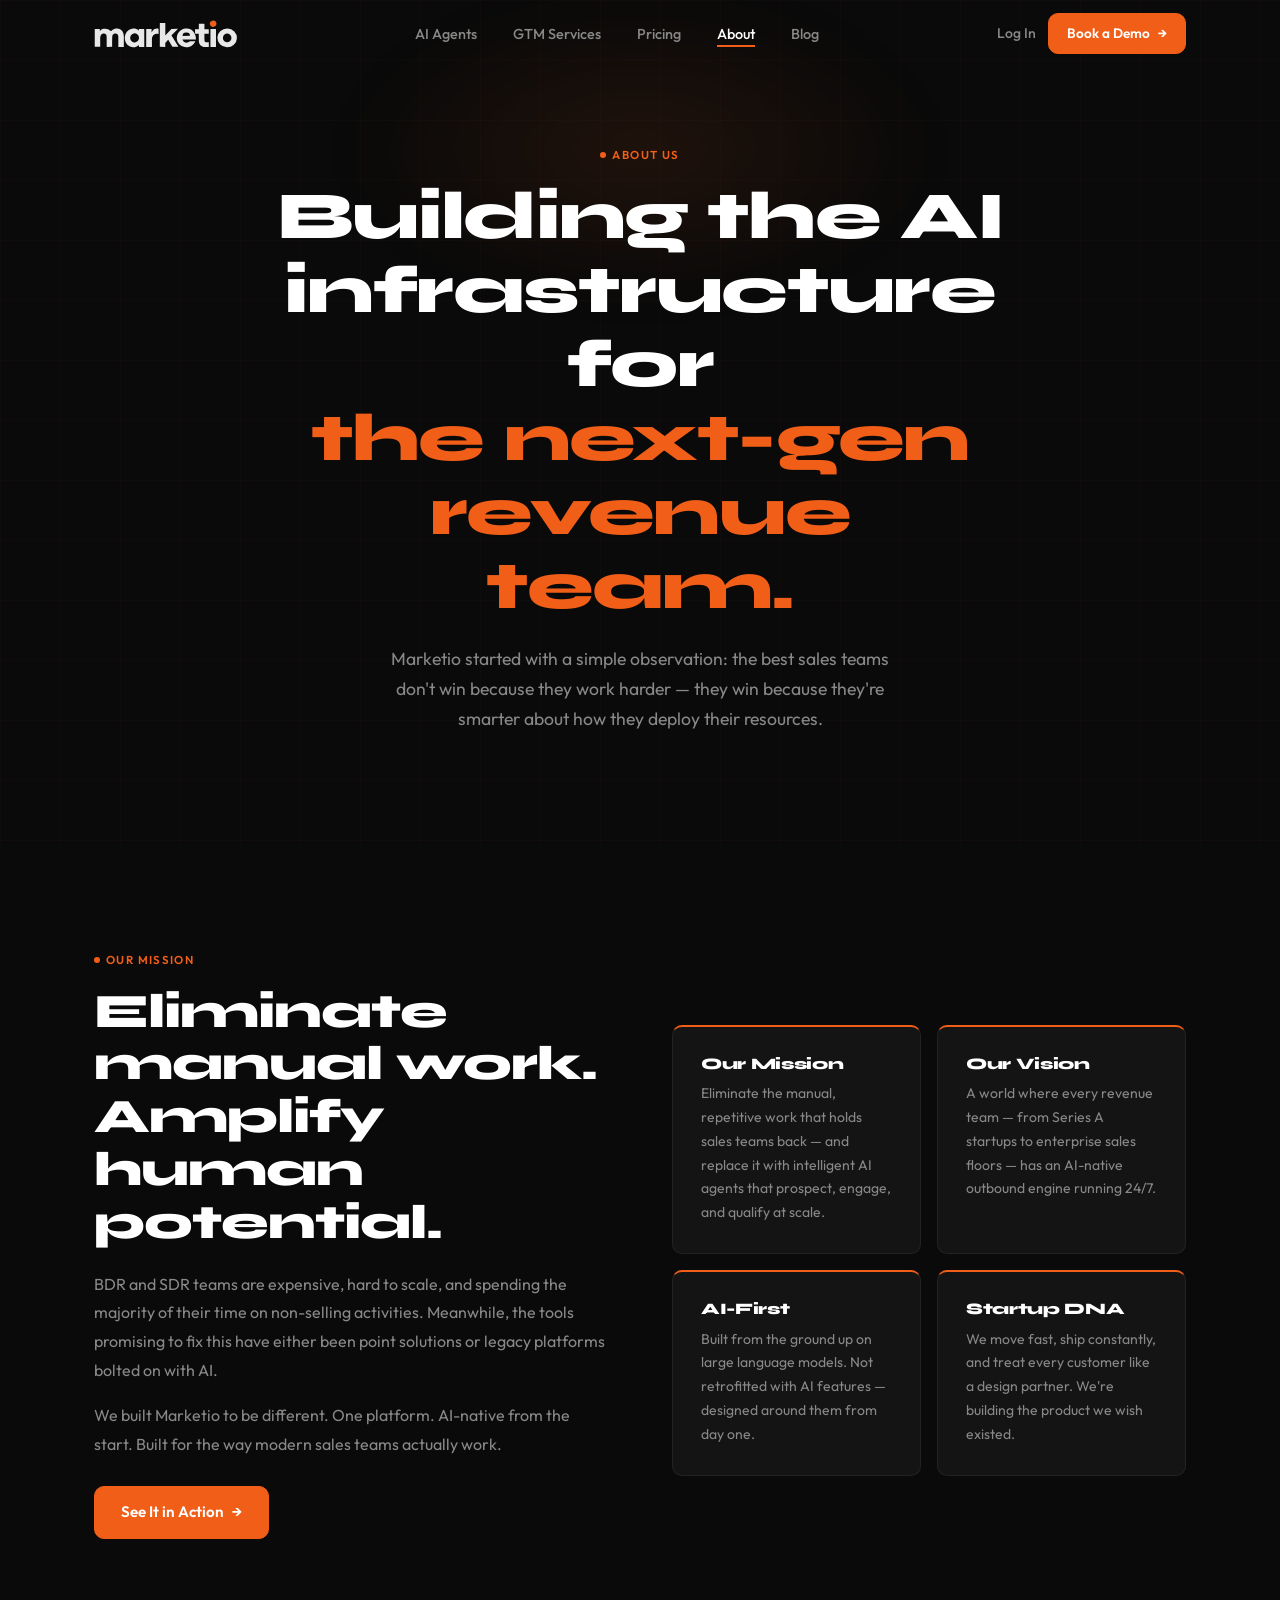
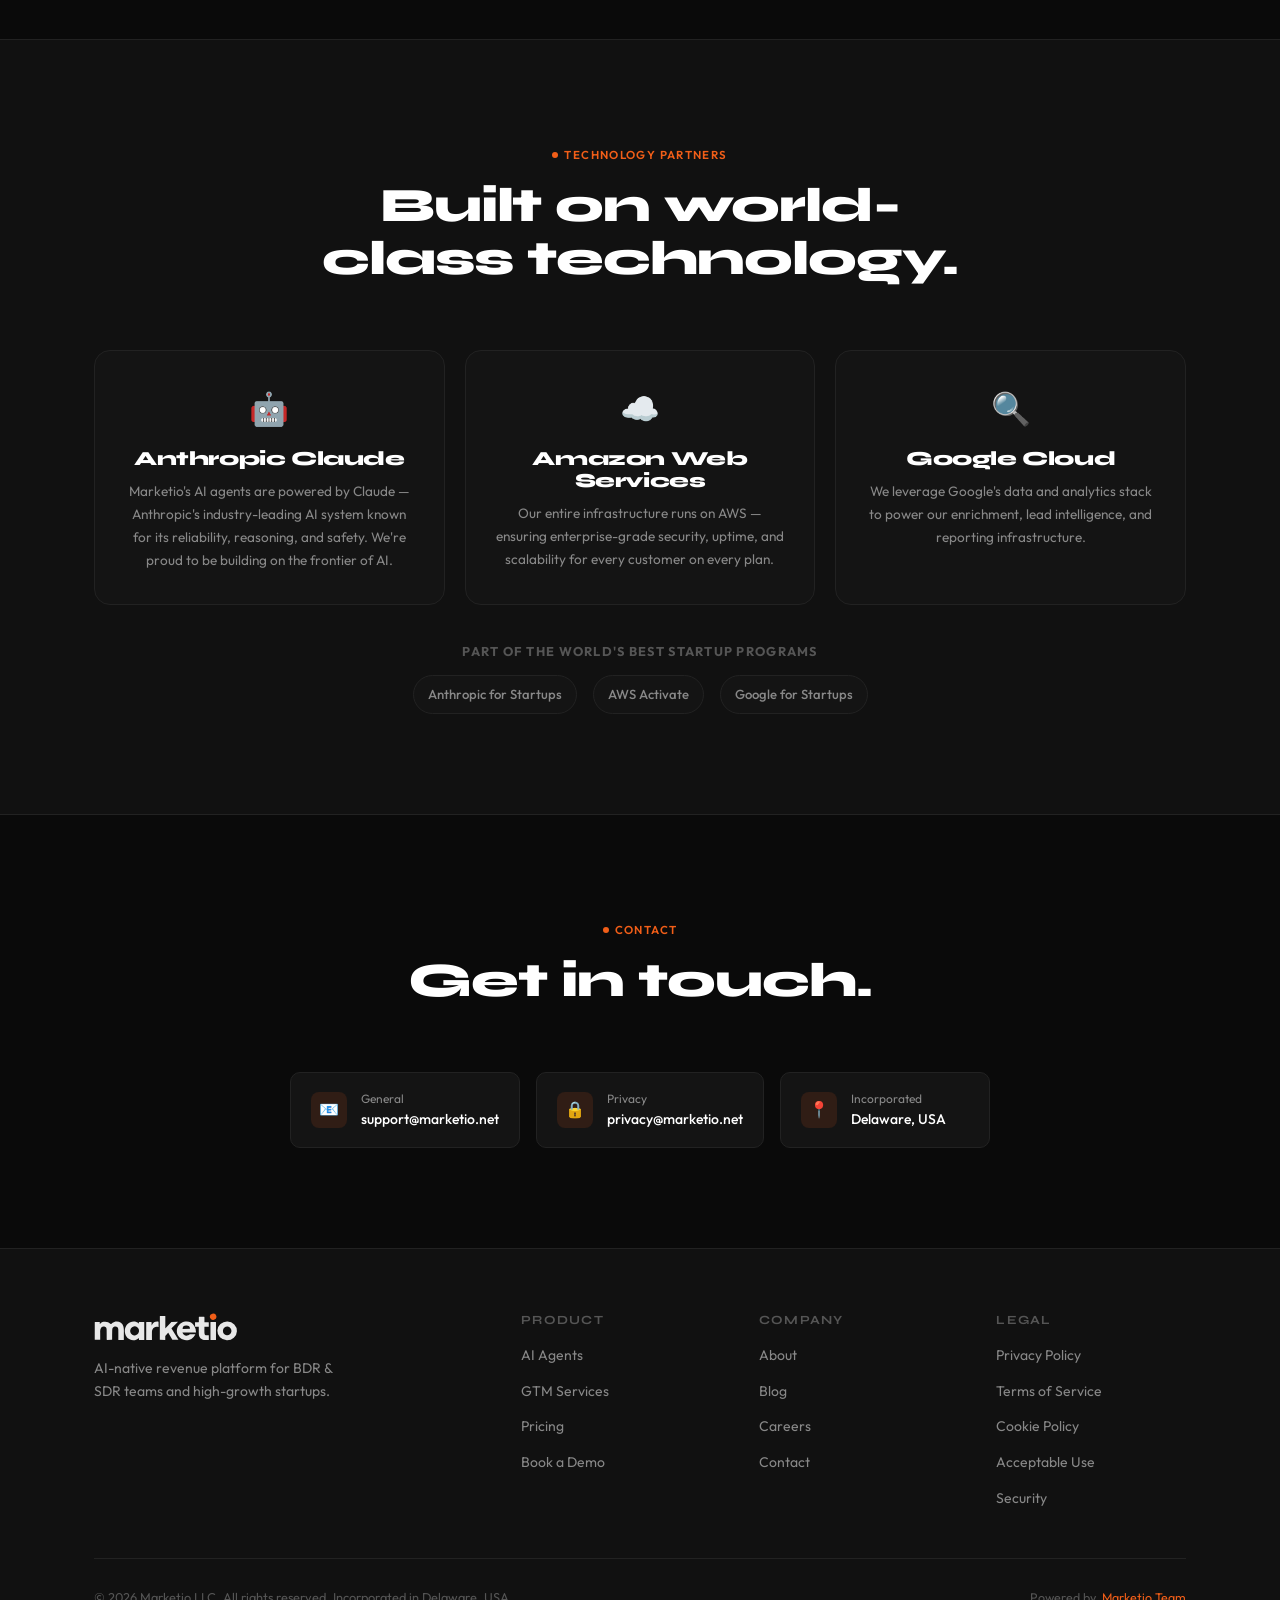
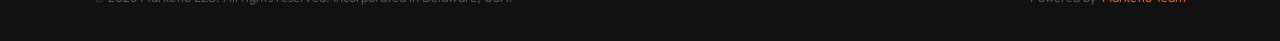
==== commit 651bb8fe: "Update logo, calendar link" ====
--- a/about/index.html
+++ b/about/index.html
@@ -4,7 +4,7 @@
   <meta charset="UTF-8">
   <meta name="viewport" content="width=device-width, initial-scale=1.0">
   <title>About Marketio — AI-Native Revenue Platform</title>
-  <meta name="description" content="Marketio LLC is a Delaware-incorporated AI startup building the next generation of revenue automation. Powered by Anthropic Claude, built on AWS.">
+  <meta name="description" content="Marketio LLC is a Delaware-incorporated AI startup building the next generation of revenue automation. Powered by Marketio Team, built on AWS.">
   <link rel="canonical" href="https://marketio.net/about/">
   <link rel="preconnect" href="https://fonts.googleapis.com">
   <link rel="preconnect" href="https://fonts.gstatic.com" crossorigin>
@@ -14,7 +14,7 @@
   <link rel="stylesheet" href="https://fonts.googleapis.com/css2?family=Syne:wght@700;800&family=Outfit:wght@400;500;600&display=swap" media="print" onload="this.media='all'">
   <noscript><link rel="stylesheet" href="https://fonts.googleapis.com/css2?family=Syne:wght@700;800&family=Outfit:wght@400;500;600&display=swap"></noscript>
   <meta property="og:title" content="About Marketio">
-  <meta property="og:description" content="Marketio LLC is a Delaware-incorporated AI startup building the next generation of revenue automation. Powered by Anthropic Claude, built on AWS.">
+  <meta property="og:description" content="Marketio LLC is a Delaware-incorporated AI startup building the next generation of revenue automation. Powered by Marketio Team, built on AWS.">
   <meta property="og:url" content="https://marketio.net/about/">
   <meta property="og:type" content="website">
   <meta property="og:image" content="https://marketio.net/assets/img/og-image.webp">
@@ -25,14 +25,14 @@
 <nav class="nav" role="navigation" aria-label="Main navigation">
   <div class="nav-inner">
     <a href="/" class="nav-logo" aria-label="Marketio home">
-      <svg viewBox="0.00 0.00 513.00 100.00" height="28" width="auto" xmlns="http://www.w3.org/2000/svg"><ellipse ry="11.29" rx="11.69" transform="translate(425.53,13.16) rotate(-16.3)" cy="0.00" cx="0.00" fill="#f15e18"></ellipse><path d="M 276.72 31.80 L 299.21 31.58 A 0.34 0.34 0.0 0 1 299.46 32.16 L 276.90 54.54 A 0.34 0.34 0.0 0 0 276.85 54.96 L 301.61 95.29 A 0.34 0.34 0.0 0 1 301.32 95.81 L 280.18 95.74 A 0.34 0.34 0.0 0 1 279.89 95.57 L 265.23 70.62 A 0.34 0.34 0.0 0 0 264.68 70.56 L 254.61 82.04 A 0.34 0.34 0.0 0 0 254.53 82.27 L 254.57 95.65 A 0.34 0.34 0.0 0 1 254.23 95.99 L 235.40 95.94 A 0.34 0.34 0.0 0 1 235.06 95.60 L 235.21 11.35 A 0.34 0.34 0.0 0 1 235.55 11.01 L 254.38 11.04 A 0.34 0.34 0.0 0 1 254.72 11.38 L 254.72 54.28 A 0.34 0.34 0.0 0 0 255.31 54.51 L 276.47 31.91 A 0.34 0.34 0.0 0 1 276.72 31.80 Z" fill="#1c1c1d"></path><path d="M 394.43 49.46 Q 394.20 59.92 394.49 70.36 C 394.80 81.48 401.19 79.86 409.56 79.59 Q 410.20 79.57 410.20 80.21 L 410.15 95.91 Q 410.15 96.50 409.56 96.52 C 395.33 97.00 381.34 98.07 375.93 83.31 Q 374.49 79.38 374.39 72.05 Q 374.23 60.77 374.23 49.51 Q 374.23 49.01 373.73 49.01 L 361.99 48.91 A 0.94 0.94 0.0 0 1 361.06 47.99 L 360.76 33.62 Q 360.75 32.97 361.40 32.97 L 373.22 32.96 A 1.31 1.30 -90.0 0 0 374.52 31.65 L 374.47 14.51 A 0.80 0.79 -89.6 0 1 375.27 13.71 L 393.48 13.72 A 1.01 1.01 0.0 0 1 394.49 14.73 L 394.51 32.76 A 0.51 0.50 90.0 0 0 395.01 33.27 L 408.99 33.25 A 0.99 0.99 0.0 0 1 409.99 34.24 L 410.01 48.20 A 0.95 0.94 0.3 0 1 409.05 49.14 L 395.01 48.91 A 0.57 0.56 1.0 0 0 394.43 49.46 Z" fill="#1c1c1d"></path><path d="M 315.82 70.01 C 319.38 82.41 333.12 84.74 342.08 76.18 Q 342.48 75.80 343.03 75.80 L 361.21 75.79 A 0.90 0.89 13.1 0 1 362.02 77.08 Q 356.89 87.41 347.81 92.62 C 335.57 99.64 319.07 99.13 308.05 89.73 C 285.47 70.46 296.86 33.48 326.50 30.48 Q 347.59 28.35 358.30 46.18 Q 364.69 56.79 364.30 68.78 Q 364.29 69.31 363.75 69.31 L 316.26 69.43 A 0.46 0.46 0.0 0 0 315.82 70.01 Z M 316.65 56.79 L 342.69 56.47 A 0.11 0.11 0.0 0 0 342.80 56.36 L 342.80 56.25 A 12.24 11.68 -0.7 0 0 330.42 44.72 L 328.64 44.74 A 12.24 11.68 -0.7 0 0 316.54 56.57 L 316.54 56.68 A 0.11 0.11 0.0 0 0 316.65 56.79 Z" fill="#1c1c1d"></path><path d="M 159.29 90.07 Q 158.64 90.47 157.70 91.44 C 153.27 95.96 146.09 98.19 140.12 97.68 C 124.09 96.30 112.31 85.43 110.44 69.61 C 108.64 54.32 115.08 38.76 129.69 32.92 C 140.33 28.67 151.14 29.81 159.72 37.52 A 0.31 0.30 20.7 0 0 160.23 37.29 L 160.14 32.85 Q 160.12 32.20 160.78 32.20 L 178.74 32.24 A 0.75 0.75 0.0 0 1 179.49 32.99 L 179.61 95.47 A 0.59 0.58 90.0 0 1 179.03 96.06 L 161.37 96.11 Q 160.66 96.11 160.67 95.40 L 160.77 90.92 Q 160.81 89.12 159.29 90.07 Z M 136.5240 77.8651 A 16.42 15.64 121.2 0 0 158.4079 71.9219 A 16.42 15.64 121.2 0 0 153.5360 49.7749 A 16.42 15.64 121.2 0 0 131.6521 55.7181 A 16.42 15.64 121.2 0 0 136.5240 77.8651 Z" fill="#1c1c1d"></path><path d="M 510.4787 65.1597 A 34.95 33.51 2.0 0 1 474.3805 97.4296 A 34.95 33.51 2.0 0 1 440.6213 62.7203 A 34.95 33.51 2.0 0 1 476.7195 30.4504 A 34.95 33.51 2.0 0 1 510.4787 65.1597 Z M 474.1234 79.5996 A 15.70 15.27 95.8 0 0 490.9018 65.5231 A 15.70 15.27 95.8 0 0 477.2966 48.3604 A 15.70 15.27 95.8 0 0 460.5182 62.4369 A 15.70 15.27 95.8 0 0 474.1234 79.5996 Z" fill="#1c1c1d"></path><path d="M 21.72 39.31 C 24.69 34.79 28.51 32.44 33.96 31.48 Q 48.83 28.84 59.79 39.13 A 1.18 1.17 -44.4 0 0 61.39 39.14 C 64.70 36.10 68.38 33.54 72.63 32.13 C 86.11 27.66 101.26 33.96 105.00 48.23 Q 106.74 54.88 106.69 62.50 Q 106.59 79.17 106.60 95.61 A 0.63 0.62 -0.4 0 1 105.97 96.24 L 87.54 96.29 A 0.61 0.61 0.0 0 1 86.92 95.68 Q 87.04 77.55 86.78 59.27 C 86.67 51.50 81.04 47.16 73.78 48.59 C 67.92 49.73 65.22 55.60 65.06 61.25 Q 64.60 78.04 64.78 94.94 A 1.03 1.03 0.0 0 1 63.76 95.98 L 46.48 96.02 A 1.19 1.19 0.0 0 1 45.29 94.82 Q 45.41 76.96 45.12 59.47 C 45.03 53.53 42.99 49.56 36.78 48.47 C 24.26 46.29 22.08 58.75 22.14 68.75 Q 22.22 82.04 22.25 95.16 A 0.68 0.68 0.0 0 1 21.56 95.84 L 3.46 95.77 A 0.81 0.81 0.0 0 1 2.66 94.96 L 2.74 32.77 A 0.75 0.74 90.0 0 1 3.48 32.02 L 20.02 32.02 A 0.70 0.70 0.0 0 1 20.72 32.72 L 20.80 39.04 A 0.50 0.50 0.0 0 0 21.72 39.31 Z" fill="#1c1c1d"></path><path d="M 206.23 44.10 C 212.09 32.74 217.30 30.15 229.88 30.81 A 0.76 0.75 -88.8 0 1 230.60 31.57 L 230.69 49.43 A 0.69 0.68 -82.4 0 1 229.82 50.10 C 221.09 47.64 213.01 50.28 208.99 58.49 C 206.90 62.75 207.05 66.42 206.95 71.10 Q 206.68 83.43 207.07 95.29 A 0.84 0.83 -1.0 0 1 206.23 96.15 L 187.14 96.17 Q 186.49 96.17 186.49 95.52 L 186.54 33.32 A 0.88 0.88 0.0 0 1 187.43 32.45 L 204.80 32.55 A 1.02 1.02 0.0 0 1 205.81 33.58 L 205.72 43.97 A 0.27 0.27 0.0 0 0 206.23 44.10 Z" fill="#1c1c1d"></path><rect rx="0.99" height="64.18" width="19.78" y="32.09" x="415.94" fill="#1c1c1d"></rect></svg>
+      <svg viewBox="0.00 0.00 513.00 100.00" height="28" width="auto" xmlns="http://www.w3.org/2000/svg"><ellipse ry="11.29" rx="11.69" transform="translate(425.53,13.16) rotate(-16.3)" cy="0.00" cx="0.00" fill="#f15e18"></ellipse><path d="M 276.72 31.80 L 299.21 31.58 A 0.34 0.34 0.0 0 1 299.46 32.16 L 276.90 54.54 A 0.34 0.34 0.0 0 0 276.85 54.96 L 301.61 95.29 A 0.34 0.34 0.0 0 1 301.32 95.81 L 280.18 95.74 A 0.34 0.34 0.0 0 1 279.89 95.57 L 265.23 70.62 A 0.34 0.34 0.0 0 0 264.68 70.56 L 254.61 82.04 A 0.34 0.34 0.0 0 0 254.53 82.27 L 254.57 95.65 A 0.34 0.34 0.0 0 1 254.23 95.99 L 235.40 95.94 A 0.34 0.34 0.0 0 1 235.06 95.60 L 235.21 11.35 A 0.34 0.34 0.0 0 1 235.55 11.01 L 254.38 11.04 A 0.34 0.34 0.0 0 1 254.72 11.38 L 254.72 54.28 A 0.34 0.34 0.0 0 0 255.31 54.51 L 276.47 31.91 A 0.34 0.34 0.0 0 1 276.72 31.80 Z" fill="#e8e8e8"></path><path d="M 394.43 49.46 Q 394.20 59.92 394.49 70.36 C 394.80 81.48 401.19 79.86 409.56 79.59 Q 410.20 79.57 410.20 80.21 L 410.15 95.91 Q 410.15 96.50 409.56 96.52 C 395.33 97.00 381.34 98.07 375.93 83.31 Q 374.49 79.38 374.39 72.05 Q 374.23 60.77 374.23 49.51 Q 374.23 49.01 373.73 49.01 L 361.99 48.91 A 0.94 0.94 0.0 0 1 361.06 47.99 L 360.76 33.62 Q 360.75 32.97 361.40 32.97 L 373.22 32.96 A 1.31 1.30 -90.0 0 0 374.52 31.65 L 374.47 14.51 A 0.80 0.79 -89.6 0 1 375.27 13.71 L 393.48 13.72 A 1.01 1.01 0.0 0 1 394.49 14.73 L 394.51 32.76 A 0.51 0.50 90.0 0 0 395.01 33.27 L 408.99 33.25 A 0.99 0.99 0.0 0 1 409.99 34.24 L 410.01 48.20 A 0.95 0.94 0.3 0 1 409.05 49.14 L 395.01 48.91 A 0.57 0.56 1.0 0 0 394.43 49.46 Z" fill="#e8e8e8"></path><path d="M 315.82 70.01 C 319.38 82.41 333.12 84.74 342.08 76.18 Q 342.48 75.80 343.03 75.80 L 361.21 75.79 A 0.90 0.89 13.1 0 1 362.02 77.08 Q 356.89 87.41 347.81 92.62 C 335.57 99.64 319.07 99.13 308.05 89.73 C 285.47 70.46 296.86 33.48 326.50 30.48 Q 347.59 28.35 358.30 46.18 Q 364.69 56.79 364.30 68.78 Q 364.29 69.31 363.75 69.31 L 316.26 69.43 A 0.46 0.46 0.0 0 0 315.82 70.01 Z M 316.65 56.79 L 342.69 56.47 A 0.11 0.11 0.0 0 0 342.80 56.36 L 342.80 56.25 A 12.24 11.68 -0.7 0 0 330.42 44.72 L 328.64 44.74 A 12.24 11.68 -0.7 0 0 316.54 56.57 L 316.54 56.68 A 0.11 0.11 0.0 0 0 316.65 56.79 Z" fill="#e8e8e8"></path><path d="M 159.29 90.07 Q 158.64 90.47 157.70 91.44 C 153.27 95.96 146.09 98.19 140.12 97.68 C 124.09 96.30 112.31 85.43 110.44 69.61 C 108.64 54.32 115.08 38.76 129.69 32.92 C 140.33 28.67 151.14 29.81 159.72 37.52 A 0.31 0.30 20.7 0 0 160.23 37.29 L 160.14 32.85 Q 160.12 32.20 160.78 32.20 L 178.74 32.24 A 0.75 0.75 0.0 0 1 179.49 32.99 L 179.61 95.47 A 0.59 0.58 90.0 0 1 179.03 96.06 L 161.37 96.11 Q 160.66 96.11 160.67 95.40 L 160.77 90.92 Q 160.81 89.12 159.29 90.07 Z M 136.5240 77.8651 A 16.42 15.64 121.2 0 0 158.4079 71.9219 A 16.42 15.64 121.2 0 0 153.5360 49.7749 A 16.42 15.64 121.2 0 0 131.6521 55.7181 A 16.42 15.64 121.2 0 0 136.5240 77.8651 Z" fill="#e8e8e8"></path><path d="M 510.4787 65.1597 A 34.95 33.51 2.0 0 1 474.3805 97.4296 A 34.95 33.51 2.0 0 1 440.6213 62.7203 A 34.95 33.51 2.0 0 1 476.7195 30.4504 A 34.95 33.51 2.0 0 1 510.4787 65.1597 Z M 474.1234 79.5996 A 15.70 15.27 95.8 0 0 490.9018 65.5231 A 15.70 15.27 95.8 0 0 477.2966 48.3604 A 15.70 15.27 95.8 0 0 460.5182 62.4369 A 15.70 15.27 95.8 0 0 474.1234 79.5996 Z" fill="#e8e8e8"></path><path d="M 21.72 39.31 C 24.69 34.79 28.51 32.44 33.96 31.48 Q 48.83 28.84 59.79 39.13 A 1.18 1.17 -44.4 0 0 61.39 39.14 C 64.70 36.10 68.38 33.54 72.63 32.13 C 86.11 27.66 101.26 33.96 105.00 48.23 Q 106.74 54.88 106.69 62.50 Q 106.59 79.17 106.60 95.61 A 0.63 0.62 -0.4 0 1 105.97 96.24 L 87.54 96.29 A 0.61 0.61 0.0 0 1 86.92 95.68 Q 87.04 77.55 86.78 59.27 C 86.67 51.50 81.04 47.16 73.78 48.59 C 67.92 49.73 65.22 55.60 65.06 61.25 Q 64.60 78.04 64.78 94.94 A 1.03 1.03 0.0 0 1 63.76 95.98 L 46.48 96.02 A 1.19 1.19 0.0 0 1 45.29 94.82 Q 45.41 76.96 45.12 59.47 C 45.03 53.53 42.99 49.56 36.78 48.47 C 24.26 46.29 22.08 58.75 22.14 68.75 Q 22.22 82.04 22.25 95.16 A 0.68 0.68 0.0 0 1 21.56 95.84 L 3.46 95.77 A 0.81 0.81 0.0 0 1 2.66 94.96 L 2.74 32.77 A 0.75 0.74 90.0 0 1 3.48 32.02 L 20.02 32.02 A 0.70 0.70 0.0 0 1 20.72 32.72 L 20.80 39.04 A 0.50 0.50 0.0 0 0 21.72 39.31 Z" fill="#e8e8e8"></path><path d="M 206.23 44.10 C 212.09 32.74 217.30 30.15 229.88 30.81 A 0.76 0.75 -88.8 0 1 230.60 31.57 L 230.69 49.43 A 0.69 0.68 -82.4 0 1 229.82 50.10 C 221.09 47.64 213.01 50.28 208.99 58.49 C 206.90 62.75 207.05 66.42 206.95 71.10 Q 206.68 83.43 207.07 95.29 A 0.84 0.83 -1.0 0 1 206.23 96.15 L 187.14 96.17 Q 186.49 96.17 186.49 95.52 L 186.54 33.32 A 0.88 0.88 0.0 0 1 187.43 32.45 L 204.80 32.55 A 1.02 1.02 0.0 0 1 205.81 33.58 L 205.72 43.97 A 0.27 0.27 0.0 0 0 206.23 44.10 Z" fill="#e8e8e8"></path><rect rx="0.99" height="64.18" width="19.78" y="32.09" x="415.94" fill="#e8e8e8"></rect></svg>
     </a>
     <ul class="nav-links"><li><a href="/ai-agents/">AI Agents</a></li><li><a href="/gtm-services/">GTM Services</a></li><li><a href="/pricing/">Pricing</a></li><li><a href="/about/">About</a></li><li><a href="/blog/">Blog</a></li></ul>
-    <div class="nav-ctas"><a href="#" class="nav-login">Log In</a><a href="/demo/" class="btn btn-primary btn-sm btn-arrow">Book a Demo</a></div>
+    <div class="nav-ctas"><a href="#" class="nav-login">Log In</a><a href="https://calendly.com/mubashar_ali/mubashar" target="_blank" rel="noopener" class="btn btn-primary btn-sm btn-arrow">Book a Demo</a></div>
     <button class="nav-toggle" aria-label="Toggle menu"><span></span><span></span><span></span></button>
   </div>
 </nav>
-<div class="nav-mobile"><a href="/ai-agents/">AI Agents</a><a href="/gtm-services/">GTM Services</a><a href="/pricing/">Pricing</a><a href="/about/">About</a><a href="/blog/">Blog</a><a href="/contact/">Contact</a><a href="/demo/" class="btn btn-primary btn-arrow">Book a Demo</a></div>
+<div class="nav-mobile"><a href="/ai-agents/">AI Agents</a><a href="/gtm-services/">GTM Services</a><a href="/pricing/">Pricing</a><a href="/about/">About</a><a href="/blog/">Blog</a><a href="/contact/">Contact</a><a href="https://calendly.com/mubashar_ali/mubashar" target="_blank" rel="noopener" class="btn btn-primary btn-arrow">Book a Demo</a></div>
 <main>
 <section class="page-hero"><div class="container">
   <div class="label">About Us</div>
@@ -47,7 +47,7 @@
       <h2>Eliminate manual work. Amplify human potential.</h2>
       <p>BDR and SDR teams are expensive, hard to scale, and spending the majority of their time on non-selling activities. Meanwhile, the tools promising to fix this have either been point solutions or legacy platforms bolted on with AI.</p>
       <p>We built Marketio to be different. One platform. AI-native from the start. Built for the way modern sales teams actually work.</p>
-      <a href="/demo/" class="btn btn-primary btn-arrow" style="margin-top:12px">See It in Action</a>
+      <a href="https://calendly.com/mubashar_ali/mubashar" target="_blank" rel="noopener" class="btn btn-primary btn-arrow" style="margin-top:12px">See It in Action</a>
     </div>
     <div class="reveal reveal-delay-1">
       <div class="mission-cards">
@@ -89,16 +89,26 @@
 <footer class="footer"><div class="container">
   <div class="footer-grid">
     <div class="footer-brand">
-      <svg viewBox="0.00 0.00 513.00 100.00" height="24" width="auto" class="logo" xmlns="http://www.w3.org/2000/svg"><ellipse ry="11.29" rx="11.69" transform="translate(425.53,13.16) rotate(-16.3)" cy="0.00" cx="0.00" fill="#f15e18"></ellipse><path d="M 276.72 31.80 L 299.21 31.58 A 0.34 0.34 0.0 0 1 299.46 32.16 L 276.90 54.54 A 0.34 0.34 0.0 0 0 276.85 54.96 L 301.61 95.29 A 0.34 0.34 0.0 0 1 301.32 95.81 L 280.18 95.74 A 0.34 0.34 0.0 0 1 279.89 95.57 L 265.23 70.62 A 0.34 0.34 0.0 0 0 264.68 70.56 L 254.61 82.04 A 0.34 0.34 0.0 0 0 254.53 82.27 L 254.57 95.65 A 0.34 0.34 0.0 0 1 254.23 95.99 L 235.40 95.94 A 0.34 0.34 0.0 0 1 235.06 95.60 L 235.21 11.35 A 0.34 0.34 0.0 0 1 235.55 11.01 L 254.38 11.04 A 0.34 0.34 0.0 0 1 254.72 11.38 L 254.72 54.28 A 0.34 0.34 0.0 0 0 255.31 54.51 L 276.47 31.91 A 0.34 0.34 0.0 0 1 276.72 31.80 Z" fill="#f15e18"></path><path d="M 510.4787 65.1597 A 34.95 33.51 2.0 0 1 474.3805 97.4296 A 34.95 33.51 2.0 0 1 440.6213 62.7203 A 34.95 33.51 2.0 0 1 476.7195 30.4504 A 34.95 33.51 2.0 0 1 510.4787 65.1597 Z M 474.1234 79.5996 A 15.70 15.27 95.8 0 0 490.9018 65.5231 A 15.70 15.27 95.8 0 0 477.2966 48.3604 A 15.70 15.27 95.8 0 0 460.5182 62.4369 A 15.70 15.27 95.8 0 0 474.1234 79.5996 Z" fill="#f15e18"></path><path d="M 21.72 39.31 C 24.69 34.79 28.51 32.44 33.96 31.48 Q 48.83 28.84 59.79 39.13 A 1.18 1.17 -44.4 0 0 61.39 39.14 C 64.70 36.10 68.38 33.54 72.63 32.13 C 86.11 27.66 101.26 33.96 105.00 48.23 Q 106.74 54.88 106.69 62.50 Q 106.59 79.17 106.60 95.61 A 0.63 0.62 -0.4 0 1 105.97 96.24 L 87.54 96.29 A 0.61 0.61 0.0 0 1 86.92 95.68 Q 87.04 77.55 86.78 59.27 C 86.67 51.50 81.04 47.16 73.78 48.59 C 67.92 49.73 65.22 55.60 65.06 61.25 Q 64.60 78.04 64.78 94.94 A 1.03 1.03 0.0 0 1 63.76 95.98 L 46.48 96.02 A 1.19 1.19 0.0 0 1 45.29 94.82 Q 45.41 76.96 45.12 59.47 C 45.03 53.53 42.99 49.56 36.78 48.47 C 24.26 46.29 22.08 58.75 22.14 68.75 Q 22.22 82.04 22.25 95.16 A 0.68 0.68 0.0 0 1 21.56 95.84 L 3.46 95.77 A 0.81 0.81 0.0 0 1 2.66 94.96 L 2.74 32.77 A 0.75 0.74 90.0 0 1 3.48 32.02 L 20.02 32.02 A 0.70 0.70 0.0 0 1 20.72 32.72 L 20.80 39.04 A 0.50 0.50 0.0 0 0 21.72 39.31 Z" fill="#f15e18"></path></svg>
+      <svg viewBox="0.00 0.00 513.00 100.00" height="24" width="auto" class="logo" aria-label="Marketio" xmlns="http://www.w3.org/2000/svg">
+          <ellipse ry="11.29" rx="11.69" transform="translate(425.53,13.16) rotate(-16.3)" cy="0.00" cx="0.00" fill="#f15e18"></ellipse>
+          <path d="M 276.72 31.80 L 299.21 31.58 A 0.34 0.34 0.0 0 1 299.46 32.16 L 276.90 54.54 A 0.34 0.34 0.0 0 0 276.85 54.96 L 301.61 95.29 A 0.34 0.34 0.0 0 1 301.32 95.81 L 280.18 95.74 A 0.34 0.34 0.0 0 1 279.89 95.57 L 265.23 70.62 A 0.34 0.34 0.0 0 0 264.68 70.56 L 254.61 82.04 A 0.34 0.34 0.0 0 0 254.53 82.27 L 254.57 95.65 A 0.34 0.34 0.0 0 1 254.23 95.99 L 235.40 95.94 A 0.34 0.34 0.0 0 1 235.06 95.60 L 235.21 11.35 A 0.34 0.34 0.0 0 1 235.55 11.01 L 254.38 11.04 A 0.34 0.34 0.0 0 1 254.72 11.38 L 254.72 54.28 A 0.34 0.34 0.0 0 0 255.31 54.51 L 276.47 31.91 A 0.34 0.34 0.0 0 1 276.72 31.80 Z" fill="#e8e8e8"></path>
+          <path d="M 394.43 49.46 Q 394.20 59.92 394.49 70.36 C 394.80 81.48 401.19 79.86 409.56 79.59 Q 410.20 79.57 410.20 80.21 L 410.15 95.91 Q 410.15 96.50 409.56 96.52 C 395.33 97.00 381.34 98.07 375.93 83.31 Q 374.49 79.38 374.39 72.05 Q 374.23 60.77 374.23 49.51 Q 374.23 49.01 373.73 49.01 L 361.99 48.91 A 0.94 0.94 0.0 0 1 361.06 47.99 L 360.76 33.62 Q 360.75 32.97 361.40 32.97 L 373.22 32.96 A 1.31 1.30 -90.0 0 0 374.52 31.65 L 374.47 14.51 A 0.80 0.79 -89.6 0 1 375.27 13.71 L 393.48 13.72 A 1.01 1.01 0.0 0 1 394.49 14.73 L 394.51 32.76 A 0.51 0.50 90.0 0 0 395.01 33.27 L 408.99 33.25 A 0.99 0.99 0.0 0 1 409.99 34.24 L 410.01 48.20 A 0.95 0.94 0.3 0 1 409.05 49.14 L 395.01 48.91 A 0.57 0.56 1.0 0 0 394.43 49.46 Z" fill="#e8e8e8"></path>
+          <path d="M 315.82 70.01 C 319.38 82.41 333.12 84.74 342.08 76.18 Q 342.48 75.80 343.03 75.80 L 361.21 75.79 A 0.90 0.89 13.1 0 1 362.02 77.08 Q 356.89 87.41 347.81 92.62 C 335.57 99.64 319.07 99.13 308.05 89.73 C 285.47 70.46 296.86 33.48 326.50 30.48 Q 347.59 28.35 358.30 46.18 Q 364.69 56.79 364.30 68.78 Q 364.29 69.31 363.75 69.31 L 316.26 69.43 A 0.46 0.46 0.0 0 0 315.82 70.01 Z M 316.65 56.79 L 342.69 56.47 A 0.11 0.11 0.0 0 0 342.80 56.36 L 342.80 56.25 A 12.24 11.68 -0.7 0 0 330.42 44.72 L 328.64 44.74 A 12.24 11.68 -0.7 0 0 316.54 56.57 L 316.54 56.68 A 0.11 0.11 0.0 0 0 316.65 56.79 Z" fill="#e8e8e8"></path>
+          <path d="M 159.29 90.07 Q 158.64 90.47 157.70 91.44 C 153.27 95.96 146.09 98.19 140.12 97.68 C 124.09 96.30 112.31 85.43 110.44 69.61 C 108.64 54.32 115.08 38.76 129.69 32.92 C 140.33 28.67 151.14 29.81 159.72 37.52 A 0.31 0.30 20.7 0 0 160.23 37.29 L 160.14 32.85 Q 160.12 32.20 160.78 32.20 L 178.74 32.24 A 0.75 0.75 0.0 0 1 179.49 32.99 L 179.61 95.47 A 0.59 0.58 90.0 0 1 179.03 96.06 L 161.37 96.11 Q 160.66 96.11 160.67 95.40 L 160.77 90.92 Q 160.81 89.12 159.29 90.07 Z M 136.5240 77.8651 A 16.42 15.64 121.2 0 0 158.4079 71.9219 A 16.42 15.64 121.2 0 0 153.5360 49.7749 A 16.42 15.64 121.2 0 0 131.6521 55.7181 A 16.42 15.64 121.2 0 0 136.5240 77.8651 Z" fill="#e8e8e8"></path>
+          <path d="M 510.4787 65.1597 A 34.95 33.51 2.0 0 1 474.3805 97.4296 A 34.95 33.51 2.0 0 1 440.6213 62.7203 A 34.95 33.51 2.0 0 1 476.7195 30.4504 A 34.95 33.51 2.0 0 1 510.4787 65.1597 Z M 474.1234 79.5996 A 15.70 15.27 95.8 0 0 490.9018 65.5231 A 15.70 15.27 95.8 0 0 477.2966 48.3604 A 15.70 15.27 95.8 0 0 460.5182 62.4369 A 15.70 15.27 95.8 0 0 474.1234 79.5996 Z" fill="#e8e8e8"></path>
+          <path d="M 21.72 39.31 C 24.69 34.79 28.51 32.44 33.96 31.48 Q 48.83 28.84 59.79 39.13 A 1.18 1.17 -44.4 0 0 61.39 39.14 C 64.70 36.10 68.38 33.54 72.63 32.13 C 86.11 27.66 101.26 33.96 105.00 48.23 Q 106.74 54.88 106.69 62.50 Q 106.59 79.17 106.60 95.61 A 0.63 0.62 -0.4 0 1 105.97 96.24 L 87.54 96.29 A 0.61 0.61 0.0 0 1 86.92 95.68 Q 87.04 77.55 86.78 59.27 C 86.67 51.50 81.04 47.16 73.78 48.59 C 67.92 49.73 65.22 55.60 65.06 61.25 Q 64.60 78.04 64.78 94.94 A 1.03 1.03 0.0 0 1 63.76 95.98 L 46.48 96.02 A 1.19 1.19 0.0 0 1 45.29 94.82 Q 45.41 76.96 45.12 59.47 C 45.03 53.53 42.99 49.56 36.78 48.47 C 24.26 46.29 22.08 58.75 22.14 68.75 Q 22.22 82.04 22.25 95.16 A 0.68 0.68 0.0 0 1 21.56 95.84 L 3.46 95.77 A 0.81 0.81 0.0 0 1 2.66 94.96 L 2.74 32.77 A 0.75 0.74 90.0 0 1 3.48 32.02 L 20.02 32.02 A 0.70 0.70 0.0 0 1 20.72 32.72 L 20.80 39.04 A 0.50 0.50 0.0 0 0 21.72 39.31 Z" fill="#e8e8e8"></path>
+          <path d="M 206.23 44.10 C 212.09 32.74 217.30 30.15 229.88 30.81 A 0.76 0.75 -88.8 0 1 230.60 31.57 L 230.69 49.43 A 0.69 0.68 -82.4 0 1 229.82 50.10 C 221.09 47.64 213.01 50.28 208.99 58.49 C 206.90 62.75 207.05 66.42 206.95 71.10 Q 206.68 83.43 207.07 95.29 A 0.84 0.83 -1.0 0 1 206.23 96.15 L 187.14 96.17 Q 186.49 96.17 186.49 95.52 L 186.54 33.32 A 0.88 0.88 0.0 0 1 187.43 32.45 L 204.80 32.55 A 1.02 1.02 0.0 0 1 205.81 33.58 L 205.72 43.97 A 0.27 0.27 0.0 0 0 206.23 44.10 Z" fill="#e8e8e8"></path>
+          <rect rx="0.99" height="64.18" width="19.78" y="32.09" x="415.94" fill="#e8e8e8"></rect>
+        </svg>
       <p>AI-native revenue platform for BDR &amp; SDR teams and high-growth startups.</p>
     </div>
-    <div class="footer-col"><h5>Product</h5><ul><li><a href="/ai-agents/">AI Agents</a></li><li><a href="/gtm-services/">GTM Services</a></li><li><a href="/pricing/">Pricing</a></li><li><a href="/demo/">Book a Demo</a></li></ul></div>
+    <div class="footer-col"><h5>Product</h5><ul><li><a href="/ai-agents/">AI Agents</a></li><li><a href="/gtm-services/">GTM Services</a></li><li><a href="/pricing/">Pricing</a></li><li><a href="https://calendly.com/mubashar_ali/mubashar" target="_blank" rel="noopener">Book a Demo</a></li></ul></div>
     <div class="footer-col"><h5>Company</h5><ul><li><a href="/about/">About</a></li><li><a href="/blog/">Blog</a></li><li><a href="/careers/">Careers</a></li><li><a href="/contact/">Contact</a></li></ul></div>
     <div class="footer-col"><h5>Legal</h5><ul><li><a href="/privacy/">Privacy Policy</a></li><li><a href="/terms/">Terms of Service</a></li><li><a href="/cookies/">Cookie Policy</a></li><li><a href="/acceptable-use/">Acceptable Use</a></li><li><a href="/security/">Security</a></li></ul></div>
   </div>
   <div class="footer-bottom">
     <p>&copy; 2026 Marketio LLC. All rights reserved. Incorporated in Delaware, USA.</p>
-    <span class="powered">Built on <span>AWS</span> &nbsp;&middot;&nbsp; Powered by <span>Anthropic Claude</span></span>
+    <span class="powered">Powered by <span>Marketio Team</span></span>
   </div>
 </div></footer>
 <script src="/assets/js/main.js" defer></script>
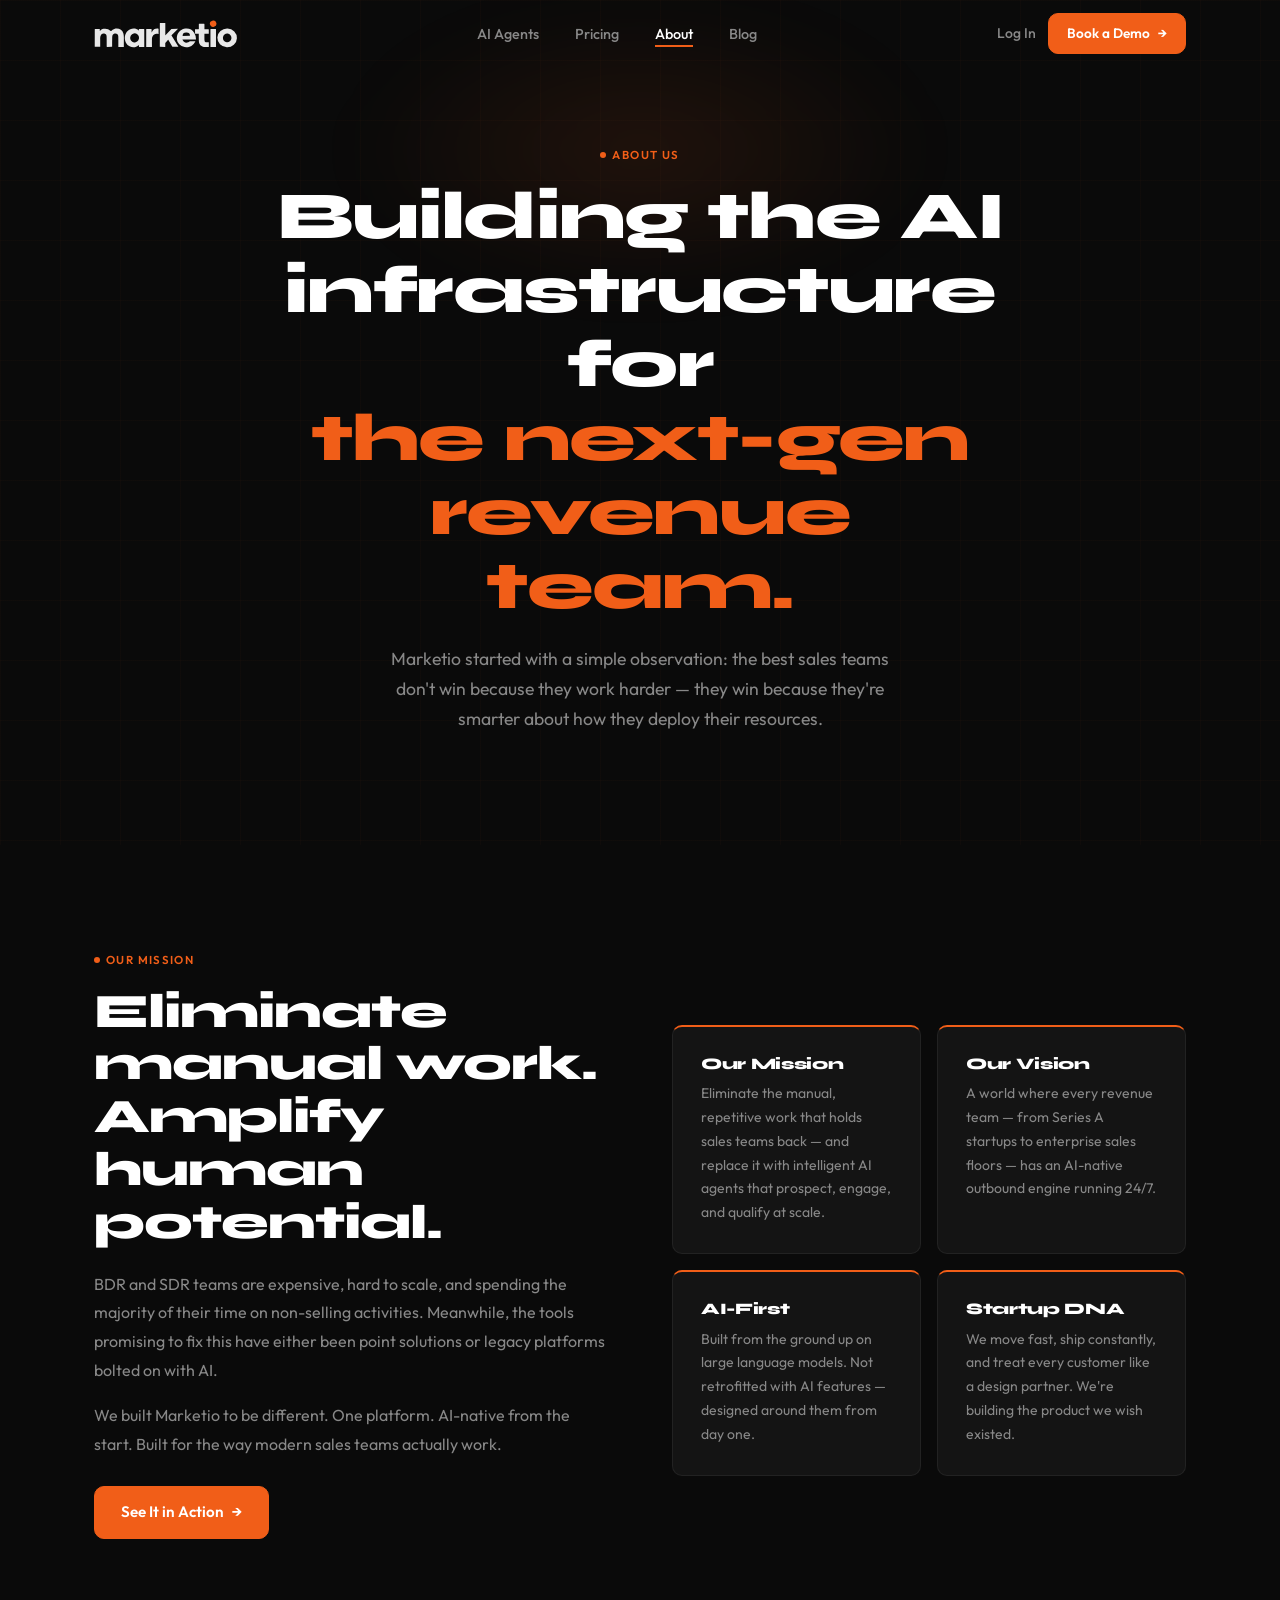
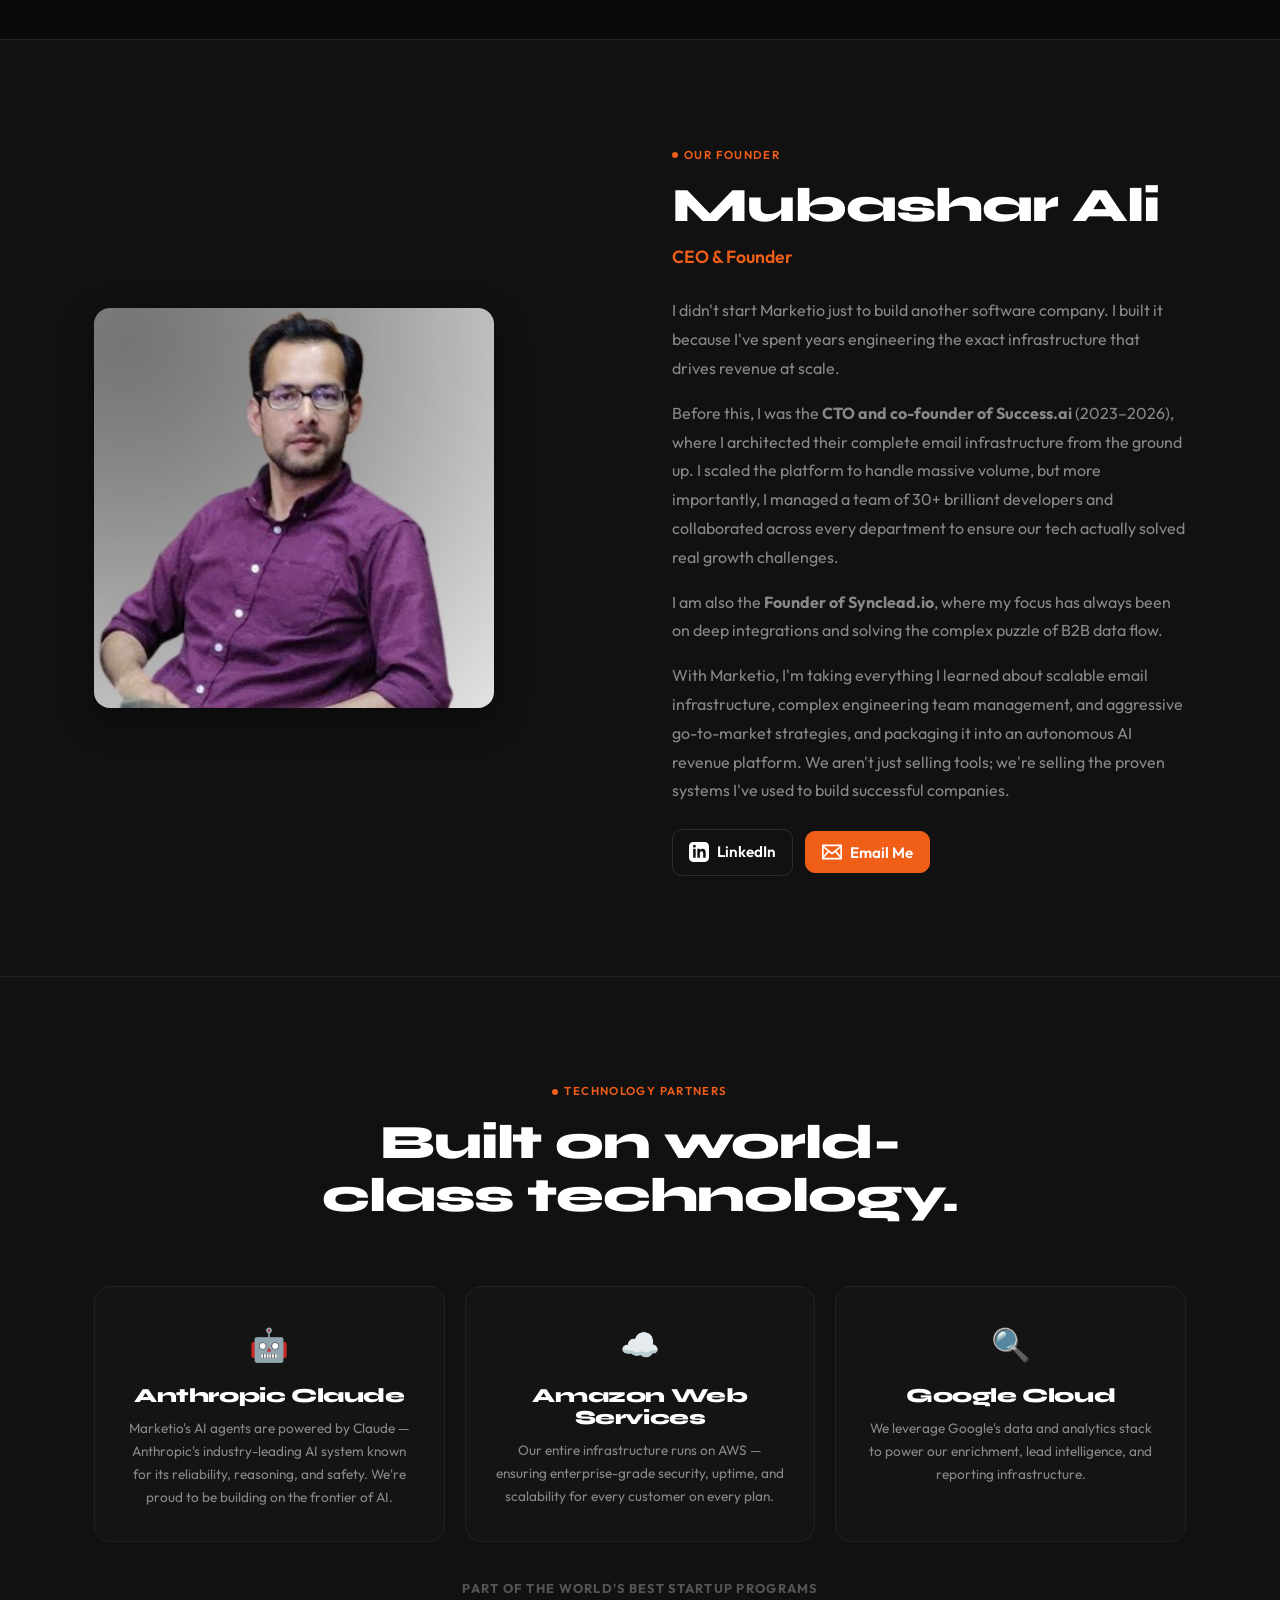
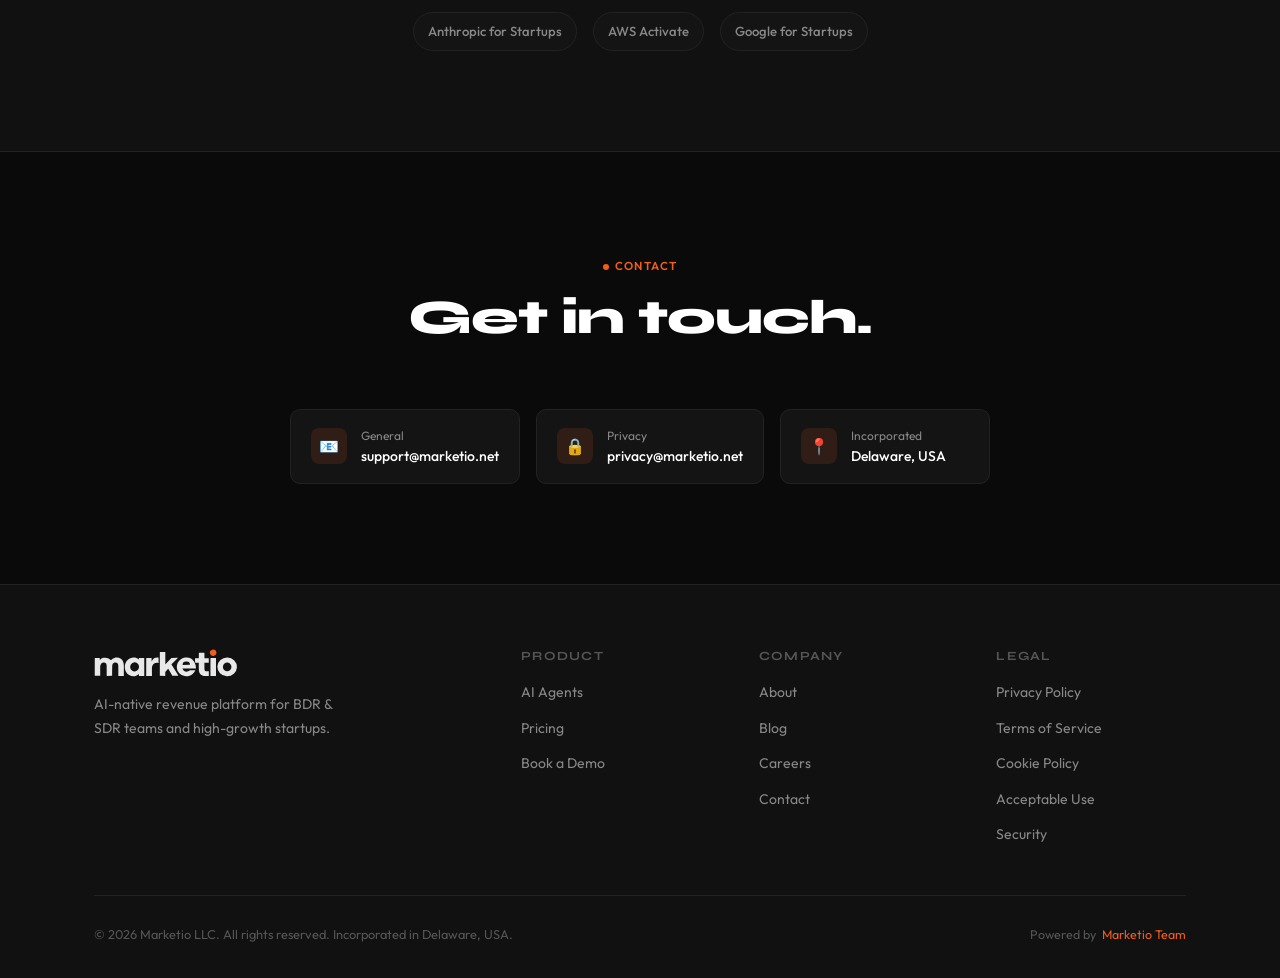
==== commit e53ef354: "hide the page gtm services" ====
--- a/about/index.html
+++ b/about/index.html
@@ -27,12 +27,12 @@
     <a href="/" class="nav-logo" aria-label="Marketio home">
       <svg viewBox="0.00 0.00 513.00 100.00" height="28" width="auto" xmlns="http://www.w3.org/2000/svg"><ellipse ry="11.29" rx="11.69" transform="translate(425.53,13.16) rotate(-16.3)" cy="0.00" cx="0.00" fill="#f15e18"></ellipse><path d="M 276.72 31.80 L 299.21 31.58 A 0.34 0.34 0.0 0 1 299.46 32.16 L 276.90 54.54 A 0.34 0.34 0.0 0 0 276.85 54.96 L 301.61 95.29 A 0.34 0.34 0.0 0 1 301.32 95.81 L 280.18 95.74 A 0.34 0.34 0.0 0 1 279.89 95.57 L 265.23 70.62 A 0.34 0.34 0.0 0 0 264.68 70.56 L 254.61 82.04 A 0.34 0.34 0.0 0 0 254.53 82.27 L 254.57 95.65 A 0.34 0.34 0.0 0 1 254.23 95.99 L 235.40 95.94 A 0.34 0.34 0.0 0 1 235.06 95.60 L 235.21 11.35 A 0.34 0.34 0.0 0 1 235.55 11.01 L 254.38 11.04 A 0.34 0.34 0.0 0 1 254.72 11.38 L 254.72 54.28 A 0.34 0.34 0.0 0 0 255.31 54.51 L 276.47 31.91 A 0.34 0.34 0.0 0 1 276.72 31.80 Z" fill="#e8e8e8"></path><path d="M 394.43 49.46 Q 394.20 59.92 394.49 70.36 C 394.80 81.48 401.19 79.86 409.56 79.59 Q 410.20 79.57 410.20 80.21 L 410.15 95.91 Q 410.15 96.50 409.56 96.52 C 395.33 97.00 381.34 98.07 375.93 83.31 Q 374.49 79.38 374.39 72.05 Q 374.23 60.77 374.23 49.51 Q 374.23 49.01 373.73 49.01 L 361.99 48.91 A 0.94 0.94 0.0 0 1 361.06 47.99 L 360.76 33.62 Q 360.75 32.97 361.40 32.97 L 373.22 32.96 A 1.31 1.30 -90.0 0 0 374.52 31.65 L 374.47 14.51 A 0.80 0.79 -89.6 0 1 375.27 13.71 L 393.48 13.72 A 1.01 1.01 0.0 0 1 394.49 14.73 L 394.51 32.76 A 0.51 0.50 90.0 0 0 395.01 33.27 L 408.99 33.25 A 0.99 0.99 0.0 0 1 409.99 34.24 L 410.01 48.20 A 0.95 0.94 0.3 0 1 409.05 49.14 L 395.01 48.91 A 0.57 0.56 1.0 0 0 394.43 49.46 Z" fill="#e8e8e8"></path><path d="M 315.82 70.01 C 319.38 82.41 333.12 84.74 342.08 76.18 Q 342.48 75.80 343.03 75.80 L 361.21 75.79 A 0.90 0.89 13.1 0 1 362.02 77.08 Q 356.89 87.41 347.81 92.62 C 335.57 99.64 319.07 99.13 308.05 89.73 C 285.47 70.46 296.86 33.48 326.50 30.48 Q 347.59 28.35 358.30 46.18 Q 364.69 56.79 364.30 68.78 Q 364.29 69.31 363.75 69.31 L 316.26 69.43 A 0.46 0.46 0.0 0 0 315.82 70.01 Z M 316.65 56.79 L 342.69 56.47 A 0.11 0.11 0.0 0 0 342.80 56.36 L 342.80 56.25 A 12.24 11.68 -0.7 0 0 330.42 44.72 L 328.64 44.74 A 12.24 11.68 -0.7 0 0 316.54 56.57 L 316.54 56.68 A 0.11 0.11 0.0 0 0 316.65 56.79 Z" fill="#e8e8e8"></path><path d="M 159.29 90.07 Q 158.64 90.47 157.70 91.44 C 153.27 95.96 146.09 98.19 140.12 97.68 C 124.09 96.30 112.31 85.43 110.44 69.61 C 108.64 54.32 115.08 38.76 129.69 32.92 C 140.33 28.67 151.14 29.81 159.72 37.52 A 0.31 0.30 20.7 0 0 160.23 37.29 L 160.14 32.85 Q 160.12 32.20 160.78 32.20 L 178.74 32.24 A 0.75 0.75 0.0 0 1 179.49 32.99 L 179.61 95.47 A 0.59 0.58 90.0 0 1 179.03 96.06 L 161.37 96.11 Q 160.66 96.11 160.67 95.40 L 160.77 90.92 Q 160.81 89.12 159.29 90.07 Z M 136.5240 77.8651 A 16.42 15.64 121.2 0 0 158.4079 71.9219 A 16.42 15.64 121.2 0 0 153.5360 49.7749 A 16.42 15.64 121.2 0 0 131.6521 55.7181 A 16.42 15.64 121.2 0 0 136.5240 77.8651 Z" fill="#e8e8e8"></path><path d="M 510.4787 65.1597 A 34.95 33.51 2.0 0 1 474.3805 97.4296 A 34.95 33.51 2.0 0 1 440.6213 62.7203 A 34.95 33.51 2.0 0 1 476.7195 30.4504 A 34.95 33.51 2.0 0 1 510.4787 65.1597 Z M 474.1234 79.5996 A 15.70 15.27 95.8 0 0 490.9018 65.5231 A 15.70 15.27 95.8 0 0 477.2966 48.3604 A 15.70 15.27 95.8 0 0 460.5182 62.4369 A 15.70 15.27 95.8 0 0 474.1234 79.5996 Z" fill="#e8e8e8"></path><path d="M 21.72 39.31 C 24.69 34.79 28.51 32.44 33.96 31.48 Q 48.83 28.84 59.79 39.13 A 1.18 1.17 -44.4 0 0 61.39 39.14 C 64.70 36.10 68.38 33.54 72.63 32.13 C 86.11 27.66 101.26 33.96 105.00 48.23 Q 106.74 54.88 106.69 62.50 Q 106.59 79.17 106.60 95.61 A 0.63 0.62 -0.4 0 1 105.97 96.24 L 87.54 96.29 A 0.61 0.61 0.0 0 1 86.92 95.68 Q 87.04 77.55 86.78 59.27 C 86.67 51.50 81.04 47.16 73.78 48.59 C 67.92 49.73 65.22 55.60 65.06 61.25 Q 64.60 78.04 64.78 94.94 A 1.03 1.03 0.0 0 1 63.76 95.98 L 46.48 96.02 A 1.19 1.19 0.0 0 1 45.29 94.82 Q 45.41 76.96 45.12 59.47 C 45.03 53.53 42.99 49.56 36.78 48.47 C 24.26 46.29 22.08 58.75 22.14 68.75 Q 22.22 82.04 22.25 95.16 A 0.68 0.68 0.0 0 1 21.56 95.84 L 3.46 95.77 A 0.81 0.81 0.0 0 1 2.66 94.96 L 2.74 32.77 A 0.75 0.74 90.0 0 1 3.48 32.02 L 20.02 32.02 A 0.70 0.70 0.0 0 1 20.72 32.72 L 20.80 39.04 A 0.50 0.50 0.0 0 0 21.72 39.31 Z" fill="#e8e8e8"></path><path d="M 206.23 44.10 C 212.09 32.74 217.30 30.15 229.88 30.81 A 0.76 0.75 -88.8 0 1 230.60 31.57 L 230.69 49.43 A 0.69 0.68 -82.4 0 1 229.82 50.10 C 221.09 47.64 213.01 50.28 208.99 58.49 C 206.90 62.75 207.05 66.42 206.95 71.10 Q 206.68 83.43 207.07 95.29 A 0.84 0.83 -1.0 0 1 206.23 96.15 L 187.14 96.17 Q 186.49 96.17 186.49 95.52 L 186.54 33.32 A 0.88 0.88 0.0 0 1 187.43 32.45 L 204.80 32.55 A 1.02 1.02 0.0 0 1 205.81 33.58 L 205.72 43.97 A 0.27 0.27 0.0 0 0 206.23 44.10 Z" fill="#e8e8e8"></path><rect rx="0.99" height="64.18" width="19.78" y="32.09" x="415.94" fill="#e8e8e8"></rect></svg>
     </a>
-    <ul class="nav-links"><li><a href="/ai-agents/">AI Agents</a></li><li><a href="/gtm-services/">GTM Services</a></li><li><a href="/pricing/">Pricing</a></li><li><a href="/about/">About</a></li><li><a href="/blog/">Blog</a></li></ul>
+    <ul class="nav-links"><li><a href="/ai-agents/">AI Agents</a></li><!-- <li><a href="/gtm-services/">GTM Services</a></li> --><li><a href="/pricing/">Pricing</a></li><li><a href="/about/">About</a></li><li><a href="/blog/">Blog</a></li></ul>
     <div class="nav-ctas"><a href="#" class="nav-login">Log In</a><a href="https://calendly.com/mubashar_ali/mubashar" target="_blank" rel="noopener" class="btn btn-primary btn-sm btn-arrow">Book a Demo</a></div>
     <button class="nav-toggle" aria-label="Toggle menu"><span></span><span></span><span></span></button>
   </div>
 </nav>
-<div class="nav-mobile"><a href="/ai-agents/">AI Agents</a><a href="/gtm-services/">GTM Services</a><a href="/pricing/">Pricing</a><a href="/about/">About</a><a href="/blog/">Blog</a><a href="/contact/">Contact</a><a href="https://calendly.com/mubashar_ali/mubashar" target="_blank" rel="noopener" class="btn btn-primary btn-arrow">Book a Demo</a></div>
+<div class="nav-mobile"><a href="/ai-agents/">AI Agents</a><!-- <a href="/gtm-services/">GTM Services</a> --><a href="/pricing/">Pricing</a><a href="/about/">About</a><a href="/blog/">Blog</a><a href="/contact/">Contact</a><a href="https://calendly.com/mubashar_ali/mubashar" target="_blank" rel="noopener" class="btn btn-primary btn-arrow">Book a Demo</a></div>
 <main>
 <section class="page-hero"><div class="container">
   <div class="label">About Us</div>
@@ -55,6 +55,33 @@
         <div class="mission-card"><h4>Our Vision</h4><p>A world where every revenue team — from Series A startups to enterprise sales floors — has an AI-native outbound engine running 24/7.</p></div>
         <div class="mission-card"><h4>AI-First</h4><p>Built from the ground up on large language models. Not retrofitted with AI features — designed around them from day one.</p></div>
         <div class="mission-card"><h4>Startup DNA</h4><p>We move fast, ship constantly, and treat every customer like a design partner. We're building the product we wish existed.</p></div>
+      </div>
+    </div>
+  </div>
+</div></section>
+
+<section class="section" style="background:var(--surface);border-top:1px solid var(--border)"><div class="container">
+  <div class="about-grid" style="align-items: center">
+    <div class="reveal">
+      <img src="/assets/img/mubashar.jpg" alt="Mubashar Ali, CEO of Marketio" style="width:100%;max-width:400px;border-radius:16px;object-fit:cover;aspect-ratio:1/1;display:block;box-shadow:0 12px 32px rgba(0,0,0,0.4)">
+    </div>
+    <div class="about-text reveal reveal-delay-1">
+      <div class="label">Our Founder</div>
+      <h2 style="margin-bottom:8px">Mubashar Ali</h2>
+      <p style="font-weight:600;color:var(--orange);margin-bottom:24px;font-size:1.1rem">CEO &amp; Founder</p>
+      <p>I didn't start Marketio just to build another software company. I built it because I've spent years engineering the exact infrastructure that drives revenue at scale.</p>
+      <p>Before this, I was the <strong>CTO and co-founder of Success.ai</strong> (2023–2026), where I architected their complete email infrastructure from the ground up. I scaled the platform to handle massive volume, but more importantly, I managed a team of 30+ brilliant developers and collaborated across every department to ensure our tech actually solved real growth challenges.</p>
+      <p>I am also the <strong>Founder of Synclead.io</strong>, where my focus has always been on deep integrations and solving the complex puzzle of B2B data flow.</p>
+      <p>With Marketio, I'm taking everything I learned about scalable email infrastructure, complex engineering team management, and aggressive go-to-market strategies, and packaging it into an autonomous AI revenue platform. We aren't just selling tools; we're selling the proven systems I've used to build successful companies.</p>
+      <div style="display:flex;gap:12px;margin-top:24px;align-items:center;">
+        <a href="https://www.linkedin.com/in/mubashar1/" target="_blank" rel="noopener" class="btn btn-secondary" style="padding:10px 16px">
+          <svg style="width:20px;height:20px;fill:currentColor" viewBox="0 0 24 24"><path d="M19 0h-14c-2.761 0-5 2.239-5 5v14c0 2.761 2.239 5 5 5h14c2.762 0 5-2.239 5-5v-14c0-2.761-2.238-5-5-5zm-11 19h-3v-11h3v11zm-1.5-12.268c-.966 0-1.75-.79-1.75-1.764s.784-1.764 1.75-1.764 1.75.79 1.75 1.764-.783 1.764-1.75 1.764zm13.5 12.268h-3v-5.604c0-3.368-4-3.113-4 0v5.604h-3v-11h3v1.765c1.396-2.586 7-2.777 7 2.476v6.759z"/></svg>
+          LinkedIn
+        </a>
+        <button id="p-contact" class="btn btn-primary" style="padding:10px 16px" onclick="this.innerHTML=['mubashar','marketio.net'].join('@'); this.style.userSelect='all'; this.style.cursor='text'; this.onclick=null;">
+          <svg style="width:20px;height:20px;fill:currentColor" viewBox="0 0 24 24"><path d="M0 3v18h24v-18h-24zm6.623 7.929l-4.623 5.712v-9.458l4.623 3.746zm-4.141-5.929h19.035l-9.517 7.713-9.518-7.713zm5.694 7.188l3.824 3.099 3.83-3.104 5.612 6.817h-18.992l5.726-6.812zm9.208-1.264l4.616-3.741v9.348l-4.616-5.607z"/></svg>
+          Email Me
+        </button>
       </div>
     </div>
   </div>
@@ -102,7 +129,7 @@
         </svg>
       <p>AI-native revenue platform for BDR &amp; SDR teams and high-growth startups.</p>
     </div>
-    <div class="footer-col"><h5>Product</h5><ul><li><a href="/ai-agents/">AI Agents</a></li><li><a href="/gtm-services/">GTM Services</a></li><li><a href="/pricing/">Pricing</a></li><li><a href="https://calendly.com/mubashar_ali/mubashar" target="_blank" rel="noopener">Book a Demo</a></li></ul></div>
+    <div class="footer-col"><h5>Product</h5><ul><li><a href="/ai-agents/">AI Agents</a></li><!-- <li><a href="/gtm-services/">GTM Services</a></li> --><li><a href="/pricing/">Pricing</a></li><li><a href="https://calendly.com/mubashar_ali/mubashar" target="_blank" rel="noopener">Book a Demo</a></li></ul></div>
     <div class="footer-col"><h5>Company</h5><ul><li><a href="/about/">About</a></li><li><a href="/blog/">Blog</a></li><li><a href="/careers/">Careers</a></li><li><a href="/contact/">Contact</a></li></ul></div>
     <div class="footer-col"><h5>Legal</h5><ul><li><a href="/privacy/">Privacy Policy</a></li><li><a href="/terms/">Terms of Service</a></li><li><a href="/cookies/">Cookie Policy</a></li><li><a href="/acceptable-use/">Acceptable Use</a></li><li><a href="/security/">Security</a></li></ul></div>
   </div>
